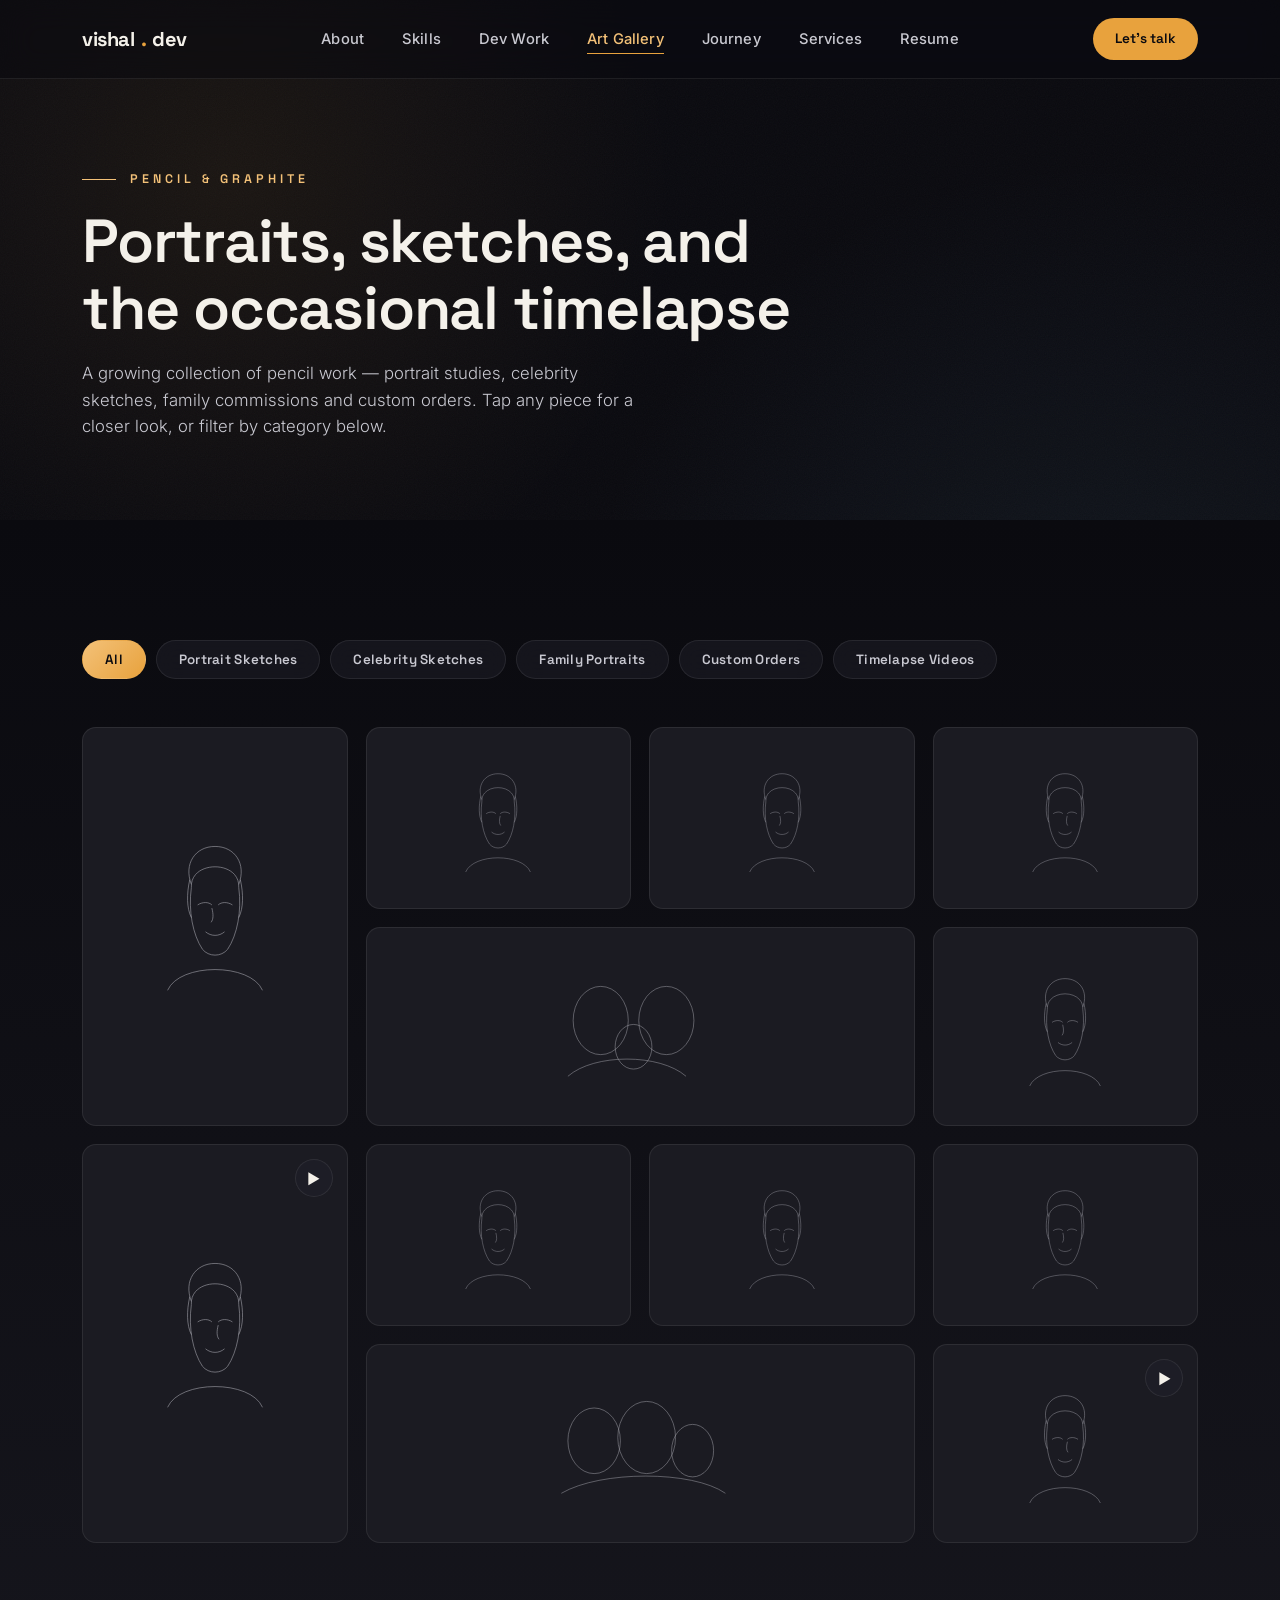
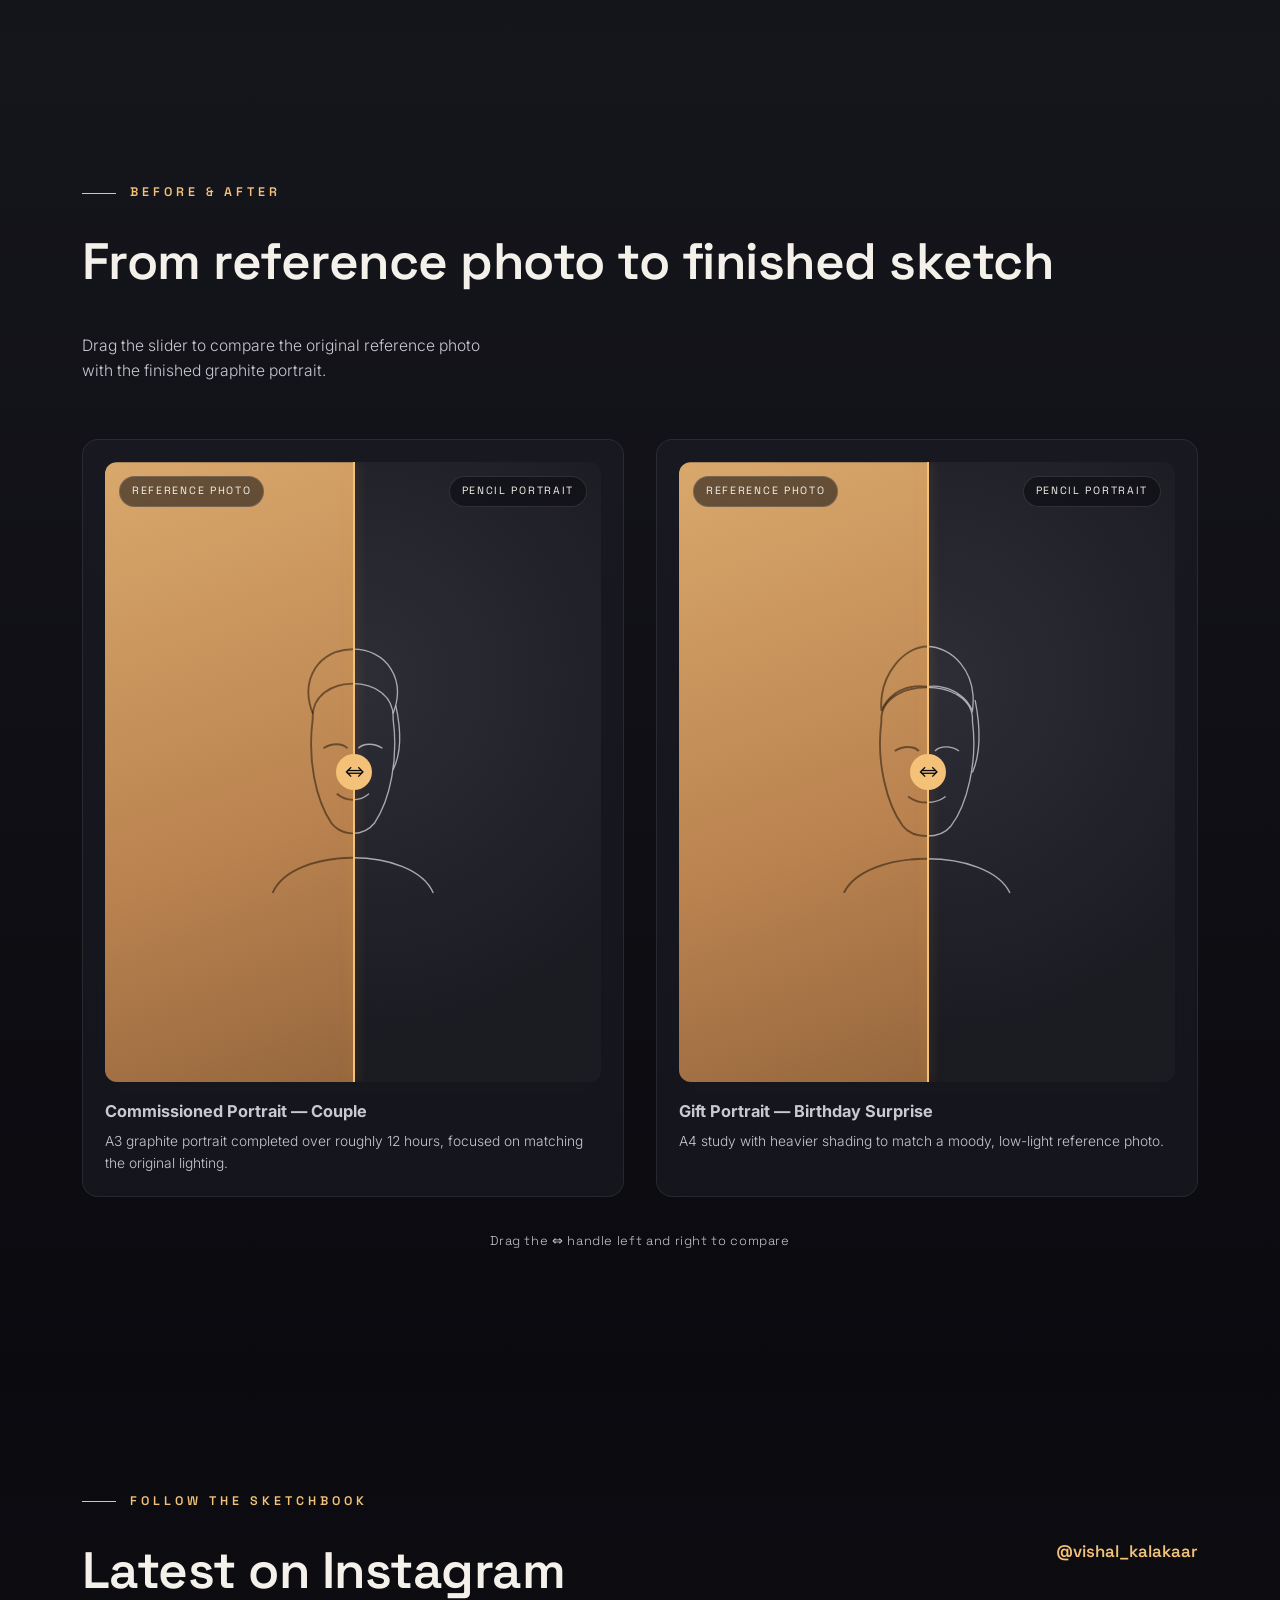
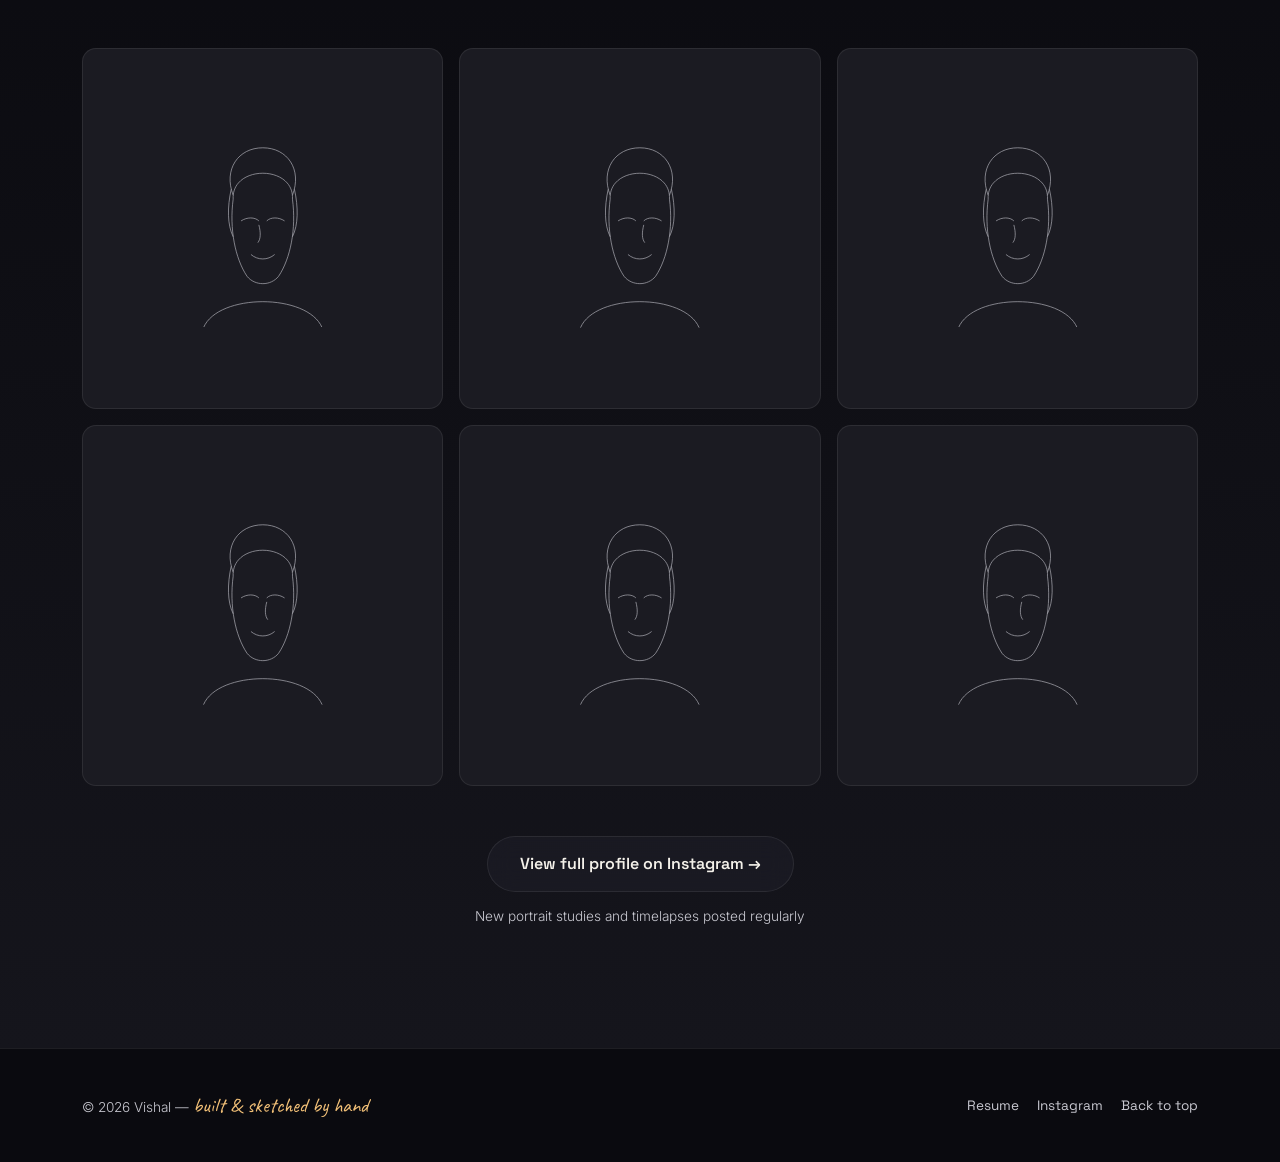
==== art-gallery.html @ b6348293 "ssdsdsds" ====
<!DOCTYPE html>
<html lang="en">
<head>
<meta charset="UTF-8">
<meta name="viewport" content="width=device-width, initial-scale=1.0">
<title>Art Gallery — Vishal Kalakaar</title>
<link rel="preconnect" href="https://fonts.googleapis.com">
<link rel="preconnect" href="https://fonts.gstatic.com" crossorigin>
<link href="https://fonts.googleapis.com/css2?family=Space+Grotesk:wght@400;500;600;700&family=Inter:wght@300;400;500;600&family=Caveat:wght@500;600;700&display=swap" rel="stylesheet">
<link rel="stylesheet" href="css/style.css">
</head>
<body>

<div class="grain"></div>

<!-- ===== NAV ===== -->
<header>
  <nav>
    <a href="index.html" class="logo">vishal<span class="dot">.</span>dev</a>
    <ul class="nav-links" id="navLinks">
      <li><a href="index.html#about">About</a></li>
      <li><a href="skills.html">Skills</a></li>
      <li><a href="dev-portfolio.html">Dev Work</a></li>
      <li><a href="art-gallery.html" class="current">Art Gallery</a></li>
      <li><a href="journey.html">Journey</a></li>
      <li><a href="services.html">Services</a></li>
      <li><a href="resume.html">Resume</a></li>
    </ul>
    <a href="index.html#contact" class="nav-cta">Let's talk</a>
    <button class="burger" id="burger" aria-label="Toggle menu"><span></span><span></span><span></span></button>
  </nav>
</header>

<!-- ===== PAGE HERO ===== -->
<section class="page-hero">
  <div class="wrap">
    <div class="eyebrow">Pencil &amp; graphite</div>
    <h1>Portraits, sketches, and the occasional timelapse</h1>
    <p class="lead">
      A growing collection of pencil work — portrait studies, celebrity sketches,
      family commissions and custom orders. Tap any piece for a closer look, or
      filter by category below.
    </p>
  </div>
</section>

<!-- ===== MASONRY GALLERY ===== -->
<section class="alt-bg">
  <div class="wrap">
    <div class="gallery-filter reveal" id="galleryFilter">
      <button class="active" data-filter="all">All</button>
      <button data-filter="portrait">Portrait Sketches</button>
      <button data-filter="celebrity">Celebrity Sketches</button>
      <button data-filter="family">Family Portraits</button>
      <button data-filter="custom">Custom Orders</button>
      <button data-filter="timelapse">Timelapse Videos</button>
    </div>

    <div class="masonry" id="masonryGrid">

      <!-- Portrait sketches -->
      <div class="masonry-item h-tall" data-cat="portrait">
        <div class="mthumb">
          <svg viewBox="0 0 200 240" xmlns="http://www.w3.org/2000/svg" transform="scale(1,1)" style="transform:scaleX(1); transform-origin:center;">
              <path d="M70 70 C 68 35 132 35 130 70 C 134 100 128 130 116 148 C 108 158 92 158 84 148 C 72 130 66 100 70 70 Z"/>
              <path d="M70 66 C 60 40 75 18 100 18 C 125 18 140 40 130 66"/>
              <path d="M68 60 C 64 78 64 96 70 108" stroke-width="0.8"/>
              <path d="M132 60 C 136 78 136 96 130 108" stroke-width="0.8"/>
              <path d="M78 92 C 84 88 92 88 96 92" stroke-width="0.9"/>
              <path d="M104 92 C 108 88 116 88 122 92" stroke-width="0.9"/>
              <path d="M96 96 C 98 104 98 110 95 114" stroke-width="0.7"/>
              <path d="M88 126 C 95 132 105 132 112 126" stroke-width="0.9"/>
              <path d="M40 200 C 55 165 145 165 160 200" stroke-width="1"/>
            </svg>
        </div>
        <div class="moverlay">
          <div class="mtag">Portrait Sketch · A4</div>
          <h4>Likeness Study — Side Light</h4>
        </div>
      </div>

      <div class="masonry-item" data-cat="portrait">
        <div class="mthumb">
          <svg viewBox="0 0 200 200" xmlns="http://www.w3.org/2000/svg" transform="scale(-1,1)" style="transform:scaleX(-1); transform-origin:center;">
              <path d="M70 70 C 68 35 132 35 130 70 C 134 100 128 130 116 148 C 108 158 92 158 84 148 C 72 130 66 100 70 70 Z"/>
              <path d="M70 66 C 60 40 75 18 100 18 C 125 18 140 40 130 66"/>
              <path d="M68 60 C 64 78 64 96 70 108" stroke-width="0.8"/>
              <path d="M132 60 C 136 78 136 96 130 108" stroke-width="0.8"/>
              <path d="M78 92 C 84 88 92 88 96 92" stroke-width="0.9"/>
              <path d="M104 92 C 108 88 116 88 122 92" stroke-width="0.9"/>
              <path d="M96 96 C 98 104 98 110 95 114" stroke-width="0.7"/>
              <path d="M88 126 C 95 132 105 132 112 126" stroke-width="0.9"/>
              <path d="M40 200 C 55 165 145 165 160 200" stroke-width="1"/>
            </svg>
        </div>
        <div class="moverlay">
          <div class="mtag">Portrait Sketch</div>
          <h4>Quick Study — Eyes &amp; Brow</h4>
        </div>
      </div>

      <!-- Celebrity sketch -->
      <div class="masonry-item" data-cat="celebrity">
        <div class="mthumb">
          <svg viewBox="0 0 200 200" xmlns="http://www.w3.org/2000/svg" transform="scale(1,1)" style="transform:scaleX(1); transform-origin:center;">
              <path d="M70 70 C 68 35 132 35 130 70 C 134 100 128 130 116 148 C 108 158 92 158 84 148 C 72 130 66 100 70 70 Z"/>
              <path d="M70 66 C 60 40 75 18 100 18 C 125 18 140 40 130 66"/>
              <path d="M68 60 C 64 78 64 96 70 108" stroke-width="0.8"/>
              <path d="M132 60 C 136 78 136 96 130 108" stroke-width="0.8"/>
              <path d="M78 92 C 84 88 92 88 96 92" stroke-width="0.9"/>
              <path d="M104 92 C 108 88 116 88 122 92" stroke-width="0.9"/>
              <path d="M96 96 C 98 104 98 110 95 114" stroke-width="0.7"/>
              <path d="M88 126 C 95 132 105 132 112 126" stroke-width="0.9"/>
              <path d="M40 200 C 55 165 145 165 160 200" stroke-width="1"/>
            </svg>
        </div>
        <div class="moverlay">
          <div class="mtag">Celebrity Sketch · A3</div>
          <h4>Actor Portrait Study</h4>
        </div>
      </div>

      <!-- Family portrait -->
      <div class="masonry-item h-wide" data-cat="family">
        <div class="mthumb">
          <svg viewBox="0 0 300 180"><ellipse cx="90" cy="80" rx="42" ry="52"/><ellipse cx="190" cy="80" rx="42" ry="52"/><ellipse cx="140" cy="120" rx="28" ry="34"/><path d="M40 165 C 80 130 180 130 220 165"/></svg>
        </div>
        <div class="moverlay">
          <div class="mtag">Family Portrait · A3</div>
          <h4>Three-Person Family Sketch</h4>
        </div>
      </div>

      <div class="masonry-item" data-cat="custom">
        <div class="mthumb">
          <svg viewBox="0 0 200 200" xmlns="http://www.w3.org/2000/svg" transform="scale(-1,1)" style="transform:scaleX(-1); transform-origin:center;">
              <path d="M70 70 C 68 35 132 35 130 70 C 134 100 128 130 116 148 C 108 158 92 158 84 148 C 72 130 66 100 70 70 Z"/>
              <path d="M70 66 C 60 40 75 18 100 18 C 125 18 140 40 130 66"/>
              <path d="M68 60 C 64 78 64 96 70 108" stroke-width="0.8"/>
              <path d="M132 60 C 136 78 136 96 130 108" stroke-width="0.8"/>
              <path d="M78 92 C 84 88 92 88 96 92" stroke-width="0.9"/>
              <path d="M104 92 C 108 88 116 88 122 92" stroke-width="0.9"/>
              <path d="M96 96 C 98 104 98 110 95 114" stroke-width="0.7"/>
              <path d="M88 126 C 95 132 105 132 112 126" stroke-width="0.9"/>
              <path d="M40 200 C 55 165 145 165 160 200" stroke-width="1"/>
            </svg>
        </div>
        <div class="moverlay">
          <div class="mtag">Custom Order</div>
          <h4>Gift Portrait — Anniversary</h4>
        </div>
      </div>

      <div class="masonry-item" data-cat="portrait">
        <div class="mthumb">
          <svg viewBox="0 0 200 200" xmlns="http://www.w3.org/2000/svg" transform="scale(1,1)" style="transform:scaleX(1); transform-origin:center;">
              <path d="M70 70 C 68 35 132 35 130 70 C 134 100 128 130 116 148 C 108 158 92 158 84 148 C 72 130 66 100 70 70 Z"/>
              <path d="M70 66 C 60 40 75 18 100 18 C 125 18 140 40 130 66"/>
              <path d="M68 60 C 64 78 64 96 70 108" stroke-width="0.8"/>
              <path d="M132 60 C 136 78 136 96 130 108" stroke-width="0.8"/>
              <path d="M78 92 C 84 88 92 88 96 92" stroke-width="0.9"/>
              <path d="M104 92 C 108 88 116 88 122 92" stroke-width="0.9"/>
              <path d="M96 96 C 98 104 98 110 95 114" stroke-width="0.7"/>
              <path d="M88 126 C 95 132 105 132 112 126" stroke-width="0.9"/>
              <path d="M40 200 C 55 165 145 165 160 200" stroke-width="1"/>
            </svg>
        </div>
        <div class="moverlay">
          <div class="mtag">Portrait Sketch · A4</div>
          <h4>Expression Study — Smile</h4>
        </div>
      </div>

      <!-- Timelapse -->
      <div class="masonry-item h-tall" data-cat="timelapse">
        <div class="mthumb">
          <svg viewBox="0 0 200 240" xmlns="http://www.w3.org/2000/svg" transform="scale(-1,1)" style="transform:scaleX(-1); transform-origin:center;">
              <path d="M70 70 C 68 35 132 35 130 70 C 134 100 128 130 116 148 C 108 158 92 158 84 148 C 72 130 66 100 70 70 Z"/>
              <path d="M70 66 C 60 40 75 18 100 18 C 125 18 140 40 130 66"/>
              <path d="M68 60 C 64 78 64 96 70 108" stroke-width="0.8"/>
              <path d="M132 60 C 136 78 136 96 130 108" stroke-width="0.8"/>
              <path d="M78 92 C 84 88 92 88 96 92" stroke-width="0.9"/>
              <path d="M104 92 C 108 88 116 88 122 92" stroke-width="0.9"/>
              <path d="M96 96 C 98 104 98 110 95 114" stroke-width="0.7"/>
              <path d="M88 126 C 95 132 105 132 112 126" stroke-width="0.9"/>
              <path d="M40 200 C 55 165 145 165 160 200" stroke-width="1"/>
            </svg>
        </div>
        <div class="play-badge">▶</div>
        <div class="moverlay">
          <div class="mtag">Timelapse Video</div>
          <h4>Portrait Process — Start to Finish</h4>
        </div>
      </div>

      <div class="masonry-item" data-cat="celebrity">
        <div class="mthumb">
          <svg viewBox="0 0 200 200" xmlns="http://www.w3.org/2000/svg" transform="scale(1,1)" style="transform:scaleX(1); transform-origin:center;">
              <path d="M70 70 C 68 35 132 35 130 70 C 134 100 128 130 116 148 C 108 158 92 158 84 148 C 72 130 66 100 70 70 Z"/>
              <path d="M70 66 C 60 40 75 18 100 18 C 125 18 140 40 130 66"/>
              <path d="M68 60 C 64 78 64 96 70 108" stroke-width="0.8"/>
              <path d="M132 60 C 136 78 136 96 130 108" stroke-width="0.8"/>
              <path d="M78 92 C 84 88 92 88 96 92" stroke-width="0.9"/>
              <path d="M104 92 C 108 88 116 88 122 92" stroke-width="0.9"/>
              <path d="M96 96 C 98 104 98 110 95 114" stroke-width="0.7"/>
              <path d="M88 126 C 95 132 105 132 112 126" stroke-width="0.9"/>
              <path d="M40 200 C 55 165 145 165 160 200" stroke-width="1"/>
            </svg>
        </div>
        <div class="moverlay">
          <div class="mtag">Celebrity Sketch</div>
          <h4>Musician Portrait Study</h4>
        </div>
      </div>

      <div class="masonry-item" data-cat="custom">
        <div class="mthumb">
          <svg viewBox="0 0 200 200" xmlns="http://www.w3.org/2000/svg" transform="scale(-1,1)" style="transform:scaleX(-1); transform-origin:center;">
              <path d="M70 70 C 68 35 132 35 130 70 C 134 100 128 130 116 148 C 108 158 92 158 84 148 C 72 130 66 100 70 70 Z"/>
              <path d="M70 66 C 60 40 75 18 100 18 C 125 18 140 40 130 66"/>
              <path d="M68 60 C 64 78 64 96 70 108" stroke-width="0.8"/>
              <path d="M132 60 C 136 78 136 96 130 108" stroke-width="0.8"/>
              <path d="M78 92 C 84 88 92 88 96 92" stroke-width="0.9"/>
              <path d="M104 92 C 108 88 116 88 122 92" stroke-width="0.9"/>
              <path d="M96 96 C 98 104 98 110 95 114" stroke-width="0.7"/>
              <path d="M88 126 C 95 132 105 132 112 126" stroke-width="0.9"/>
              <path d="M40 200 C 55 165 145 165 160 200" stroke-width="1"/>
            </svg>
        </div>
        <div class="moverlay">
          <div class="mtag">Custom Order</div>
          <h4>Pet-Owner Portrait Pair</h4>
        </div>
      </div>

      <div class="masonry-item h-wide" data-cat="family">
        <div class="mthumb">
          <svg viewBox="0 0 300 180"><ellipse cx="80" cy="85" rx="40" ry="50"/><ellipse cx="160" cy="80" rx="44" ry="55"/><ellipse cx="230" cy="100" rx="32" ry="40"/><path d="M30 165 C 90 130 230 130 280 165"/></svg>
        </div>
        <div class="moverlay">
          <div class="mtag">Family Portrait · A3</div>
          <h4>Grandparents &amp; Grandchild</h4>
        </div>
      </div>

      <div class="masonry-item" data-cat="portrait">
        <div class="mthumb">
          <svg viewBox="0 0 200 200" xmlns="http://www.w3.org/2000/svg" transform="scale(1,1)" style="transform:scaleX(1); transform-origin:center;">
              <path d="M70 70 C 68 35 132 35 130 70 C 134 100 128 130 116 148 C 108 158 92 158 84 148 C 72 130 66 100 70 70 Z"/>
              <path d="M70 66 C 60 40 75 18 100 18 C 125 18 140 40 130 66"/>
              <path d="M68 60 C 64 78 64 96 70 108" stroke-width="0.8"/>
              <path d="M132 60 C 136 78 136 96 130 108" stroke-width="0.8"/>
              <path d="M78 92 C 84 88 92 88 96 92" stroke-width="0.9"/>
              <path d="M104 92 C 108 88 116 88 122 92" stroke-width="0.9"/>
              <path d="M96 96 C 98 104 98 110 95 114" stroke-width="0.7"/>
              <path d="M88 126 C 95 132 105 132 112 126" stroke-width="0.9"/>
              <path d="M40 200 C 55 165 145 165 160 200" stroke-width="1"/>
            </svg>
        </div>
        <div class="moverlay">
          <div class="mtag">Portrait Sketch · A4</div>
          <h4>Profile Study</h4>
        </div>
      </div>

      <div class="masonry-item" data-cat="timelapse">
        <div class="mthumb">
          <svg viewBox="0 0 200 200" xmlns="http://www.w3.org/2000/svg" transform="scale(-1,1)" style="transform:scaleX(-1); transform-origin:center;">
              <path d="M70 70 C 68 35 132 35 130 70 C 134 100 128 130 116 148 C 108 158 92 158 84 148 C 72 130 66 100 70 70 Z"/>
              <path d="M70 66 C 60 40 75 18 100 18 C 125 18 140 40 130 66"/>
              <path d="M68 60 C 64 78 64 96 70 108" stroke-width="0.8"/>
              <path d="M132 60 C 136 78 136 96 130 108" stroke-width="0.8"/>
              <path d="M78 92 C 84 88 92 88 96 92" stroke-width="0.9"/>
              <path d="M104 92 C 108 88 116 88 122 92" stroke-width="0.9"/>
              <path d="M96 96 C 98 104 98 110 95 114" stroke-width="0.7"/>
              <path d="M88 126 C 95 132 105 132 112 126" stroke-width="0.9"/>
              <path d="M40 200 C 55 165 145 165 160 200" stroke-width="1"/>
            </svg>
        </div>
        <div class="play-badge">▶</div>
        <div class="moverlay">
          <div class="mtag">Timelapse Video</div>
          <h4>Shading Layers — Time-lapse</h4>
        </div>
      </div>

    </div>
  </div>
</section>

<!-- ===== BEFORE / AFTER ===== -->
<section class="alt-bg-rev">
  <div class="wrap">
    <div class="sec-head reveal">
      <div>
        <div class="eyebrow">Before &amp; after</div>
        <h2>From reference photo to finished sketch</h2>
      </div>
      <p>Drag the slider to compare the original reference photo with the finished graphite portrait.</p>
    </div>

    <div class="ba-grid reveal-stagger">
      <div class="ba-card">
        <div class="ba-compare" data-ba>
          <div class="ba-after">
            <svg viewBox="0 0 200 220" xmlns="http://www.w3.org/2000/svg">
              <path d="M70 70 C 68 35 132 35 130 70 C 134 100 128 130 116 148 C 108 158 92 158 84 148 C 72 130 66 100 70 70 Z"/>
              <path d="M70 66 C 60 40 75 18 100 18 C 125 18 140 40 130 66"/>
              <path d="M68 60 C 64 78 64 96 70 108" stroke-width="0.8"/>
              <path d="M132 60 C 136 78 136 96 130 108" stroke-width="0.8"/>
              <path d="M78 92 C 84 88 92 88 96 92" stroke-width="0.9"/>
              <path d="M104 92 C 108 88 116 88 122 92" stroke-width="0.9"/>
              <path d="M96 96 C 98 104 98 110 95 114" stroke-width="0.7"/>
              <path d="M88 126 C 95 132 105 132 112 126" stroke-width="0.9"/>
              <path d="M40 200 C 55 165 145 165 160 200" stroke-width="1"/>
            </svg>
          </div>
          <div class="ba-before">
            <svg viewBox="0 0 200 220" xmlns="http://www.w3.org/2000/svg">
              <path d="M70 70 C 68 35 132 35 130 70 C 134 100 128 130 116 148 C 108 158 92 158 84 148 C 72 130 66 100 70 70 Z"/>
              <path d="M70 66 C 60 40 75 18 100 18 C 125 18 140 40 130 66"/>
              <path d="M78 92 C 84 88 92 88 96 92" stroke-width="1.1"/>
              <path d="M104 92 C 108 88 116 88 122 92" stroke-width="1.1"/>
              <path d="M88 126 C 95 132 105 132 112 126" stroke-width="1.1"/>
              <path d="M40 200 C 55 165 145 165 160 200" stroke-width="1.1"/>
            </svg>
          </div>
          <span class="ba-badge b-before">Reference photo</span>
          <span class="ba-badge b-after">Pencil portrait</span>
          <div class="ba-handle" style="left:50%"></div>
        </div>
        <h4>Commissioned Portrait — Couple</h4>
        <p>A3 graphite portrait completed over roughly 12 hours, focused on matching the original lighting.</p>
      </div>

      <div class="ba-card">
        <div class="ba-compare" data-ba>
          <div class="ba-after">
            <svg viewBox="0 0 200 220" xmlns="http://www.w3.org/2000/svg">
              <path d="M66 72 C 64 38 136 38 134 72 C 138 102 130 134 118 150 C 110 160 90 160 82 150 C 70 134 62 102 66 72 Z"/>
              <path d="M66 64 C 64 36 84 16 100 16 C 118 16 138 34 134 64 C 128 50 112 44 100 46 C 86 44 72 50 66 64 Z"/>
              <path d="M64 56 C 60 76 60 96 66 110" stroke-width="0.8"/>
              <path d="M136 56 C 140 76 140 96 134 110" stroke-width="0.8"/>
              <path d="M76 94 C 82 90 90 90 94 94" stroke-width="0.9"/>
              <path d="M106 94 C 110 90 118 90 124 94" stroke-width="0.9"/>
              <path d="M98 98 C 100 106 100 112 96 116" stroke-width="0.7"/>
              <path d="M86 128 C 94 134 106 134 114 128" stroke-width="0.9"/>
              <path d="M38 200 C 54 166 146 166 162 200" stroke-width="1"/>
            </svg>
          </div>
          <div class="ba-before">
            <svg viewBox="0 0 200 220" xmlns="http://www.w3.org/2000/svg">
              <path d="M66 72 C 64 38 136 38 134 72 C 138 102 130 134 118 150 C 110 160 90 160 82 150 C 70 134 62 102 66 72 Z"/>
              <path d="M66 64 C 64 36 84 16 100 16 C 118 16 138 34 134 64 C 128 50 112 44 100 46 C 86 44 72 50 66 64 Z"/>
              <path d="M76 94 C 82 90 90 90 94 94" stroke-width="1.1"/>
              <path d="M106 94 C 110 90 118 90 124 94" stroke-width="1.1"/>
              <path d="M86 128 C 94 134 106 134 114 128" stroke-width="1.1"/>
              <path d="M38 200 C 54 166 146 166 162 200" stroke-width="1.1"/>
            </svg>
          </div>
          <span class="ba-badge b-before">Reference photo</span>
          <span class="ba-badge b-after">Pencil portrait</span>
          <div class="ba-handle" style="left:50%"></div>
        </div>
        <h4>Gift Portrait — Birthday Surprise</h4>
        <p>A4 study with heavier shading to match a moody, low-light reference photo.</p>
      </div>
    </div>

    <p class="ba-hint">Drag the ⇔ handle left and right to compare</p>
  </div>
</section>

<!-- ===== INSTAGRAM ===== -->
<section class="alt-bg">
  <div class="wrap">
    <div class="ig-handle-row reveal">
      <div>
        <div class="eyebrow">Follow the sketchbook</div>
        <h2 style="margin:0;">Latest on Instagram</h2>
      </div>
      <div class="handle">
        <a href="https://www.instagram.com/vishal_kalakaar" target="_blank" rel="noopener">@vishal_kalakaar</a>
      </div>
    </div>

    <div class="ig-grid reveal-stagger">
      <div class="ig-tile"><svg viewBox="0 0 200 200" xmlns="http://www.w3.org/2000/svg" transform="scale(1,1)" style="transform:scaleX(1); transform-origin:center;">
              <path d="M70 70 C 68 35 132 35 130 70 C 134 100 128 130 116 148 C 108 158 92 158 84 148 C 72 130 66 100 70 70 Z"/>
              <path d="M70 66 C 60 40 75 18 100 18 C 125 18 140 40 130 66"/>
              <path d="M68 60 C 64 78 64 96 70 108" stroke-width="0.8"/>
              <path d="M132 60 C 136 78 136 96 130 108" stroke-width="0.8"/>
              <path d="M78 92 C 84 88 92 88 96 92" stroke-width="0.9"/>
              <path d="M104 92 C 108 88 116 88 122 92" stroke-width="0.9"/>
              <path d="M96 96 C 98 104 98 110 95 114" stroke-width="0.7"/>
              <path d="M88 126 C 95 132 105 132 112 126" stroke-width="0.9"/>
              <path d="M40 200 C 55 165 145 165 160 200" stroke-width="1"/>
            </svg><div class="ig-overlay">♡</div></div>
      <div class="ig-tile"><svg viewBox="0 0 200 200" xmlns="http://www.w3.org/2000/svg" transform="scale(-1,1)" style="transform:scaleX(-1); transform-origin:center;">
              <path d="M70 70 C 68 35 132 35 130 70 C 134 100 128 130 116 148 C 108 158 92 158 84 148 C 72 130 66 100 70 70 Z"/>
              <path d="M70 66 C 60 40 75 18 100 18 C 125 18 140 40 130 66"/>
              <path d="M68 60 C 64 78 64 96 70 108" stroke-width="0.8"/>
              <path d="M132 60 C 136 78 136 96 130 108" stroke-width="0.8"/>
              <path d="M78 92 C 84 88 92 88 96 92" stroke-width="0.9"/>
              <path d="M104 92 C 108 88 116 88 122 92" stroke-width="0.9"/>
              <path d="M96 96 C 98 104 98 110 95 114" stroke-width="0.7"/>
              <path d="M88 126 C 95 132 105 132 112 126" stroke-width="0.9"/>
              <path d="M40 200 C 55 165 145 165 160 200" stroke-width="1"/>
            </svg><div class="ig-overlay">♡</div></div>
      <div class="ig-tile"><svg viewBox="0 0 200 200" xmlns="http://www.w3.org/2000/svg" transform="scale(1,1)" style="transform:scaleX(1); transform-origin:center;">
              <path d="M70 70 C 68 35 132 35 130 70 C 134 100 128 130 116 148 C 108 158 92 158 84 148 C 72 130 66 100 70 70 Z"/>
              <path d="M70 66 C 60 40 75 18 100 18 C 125 18 140 40 130 66"/>
              <path d="M68 60 C 64 78 64 96 70 108" stroke-width="0.8"/>
              <path d="M132 60 C 136 78 136 96 130 108" stroke-width="0.8"/>
              <path d="M78 92 C 84 88 92 88 96 92" stroke-width="0.9"/>
              <path d="M104 92 C 108 88 116 88 122 92" stroke-width="0.9"/>
              <path d="M96 96 C 98 104 98 110 95 114" stroke-width="0.7"/>
              <path d="M88 126 C 95 132 105 132 112 126" stroke-width="0.9"/>
              <path d="M40 200 C 55 165 145 165 160 200" stroke-width="1"/>
            </svg><div class="ig-overlay">♡</div></div>
      <div class="ig-tile"><svg viewBox="0 0 200 200" xmlns="http://www.w3.org/2000/svg" transform="scale(-1,1)" style="transform:scaleX(-1); transform-origin:center;">
              <path d="M70 70 C 68 35 132 35 130 70 C 134 100 128 130 116 148 C 108 158 92 158 84 148 C 72 130 66 100 70 70 Z"/>
              <path d="M70 66 C 60 40 75 18 100 18 C 125 18 140 40 130 66"/>
              <path d="M68 60 C 64 78 64 96 70 108" stroke-width="0.8"/>
              <path d="M132 60 C 136 78 136 96 130 108" stroke-width="0.8"/>
              <path d="M78 92 C 84 88 92 88 96 92" stroke-width="0.9"/>
              <path d="M104 92 C 108 88 116 88 122 92" stroke-width="0.9"/>
              <path d="M96 96 C 98 104 98 110 95 114" stroke-width="0.7"/>
              <path d="M88 126 C 95 132 105 132 112 126" stroke-width="0.9"/>
              <path d="M40 200 C 55 165 145 165 160 200" stroke-width="1"/>
            </svg><div class="ig-overlay">♡</div></div>
      <div class="ig-tile"><svg viewBox="0 0 200 200" xmlns="http://www.w3.org/2000/svg" transform="scale(1,1)" style="transform:scaleX(1); transform-origin:center;">
              <path d="M70 70 C 68 35 132 35 130 70 C 134 100 128 130 116 148 C 108 158 92 158 84 148 C 72 130 66 100 70 70 Z"/>
              <path d="M70 66 C 60 40 75 18 100 18 C 125 18 140 40 130 66"/>
              <path d="M68 60 C 64 78 64 96 70 108" stroke-width="0.8"/>
              <path d="M132 60 C 136 78 136 96 130 108" stroke-width="0.8"/>
              <path d="M78 92 C 84 88 92 88 96 92" stroke-width="0.9"/>
              <path d="M104 92 C 108 88 116 88 122 92" stroke-width="0.9"/>
              <path d="M96 96 C 98 104 98 110 95 114" stroke-width="0.7"/>
              <path d="M88 126 C 95 132 105 132 112 126" stroke-width="0.9"/>
              <path d="M40 200 C 55 165 145 165 160 200" stroke-width="1"/>
            </svg><div class="ig-overlay">♡</div></div>
      <div class="ig-tile"><svg viewBox="0 0 200 200" xmlns="http://www.w3.org/2000/svg" transform="scale(-1,1)" style="transform:scaleX(-1); transform-origin:center;">
              <path d="M70 70 C 68 35 132 35 130 70 C 134 100 128 130 116 148 C 108 158 92 158 84 148 C 72 130 66 100 70 70 Z"/>
              <path d="M70 66 C 60 40 75 18 100 18 C 125 18 140 40 130 66"/>
              <path d="M68 60 C 64 78 64 96 70 108" stroke-width="0.8"/>
              <path d="M132 60 C 136 78 136 96 130 108" stroke-width="0.8"/>
              <path d="M78 92 C 84 88 92 88 96 92" stroke-width="0.9"/>
              <path d="M104 92 C 108 88 116 88 122 92" stroke-width="0.9"/>
              <path d="M96 96 C 98 104 98 110 95 114" stroke-width="0.7"/>
              <path d="M88 126 C 95 132 105 132 112 126" stroke-width="0.9"/>
              <path d="M40 200 C 55 165 145 165 160 200" stroke-width="1"/>
            </svg><div class="ig-overlay">♡</div></div>
    </div>

    <div class="ig-cta reveal">
      <a href="https://www.instagram.com/vishal_kalakaar" target="_blank" rel="noopener">
        View full profile on Instagram →
      </a>
      <span>New portrait studies and timelapses posted regularly</span>
    </div>
  </div>
</section>

<!-- ===== FOOTER ===== -->
<footer>
  <div class="wrap">
    <p>© <span id="year"></span> Vishal — <span class="fmark">built &amp; sketched by hand</span></p>
    <div class="fsocial">
      <a href="resume.html">Resume</a>
      <a href="https://www.instagram.com/vishal_kalakaar" target="_blank" rel="noopener">Instagram</a>
      <a href="#top">Back to top</a>
    </div>
  </div>
</footer>

<script src="js/main.js"></script>
<script>
  // Gallery filter
  const filterBtns = document.querySelectorAll('#galleryFilter button');
  const items = document.querySelectorAll('#masonryGrid .masonry-item');
  filterBtns.forEach(btn => {
    btn.addEventListener('click', () => {
      filterBtns.forEach(b => b.classList.remove('active'));
      btn.classList.add('active');
      const f = btn.dataset.filter;
      items.forEach(item => {
        const show = f === 'all' || item.dataset.cat === f;
        item.style.display = show ? '' : 'none';
      });
    });
  });

  // Masonry item click -> lightbox
  items.forEach(item => {
    item.addEventListener('click', () => {
      const tag = item.querySelector('.mtag').textContent;
      const title = item.querySelector('h4').textContent;
      const svg = item.querySelector('.mthumb svg').outerHTML;
      openLightbox(`
        <div class="lb-tag">${tag}</div>
        <div class="lb-visual">${svg}</div>
        <h3>${title}</h3>
        <p>Full-resolution image available on request — see Instagram @vishal_kalakaar for more pieces like this.</p>
        <button class="lightbox-close" onclick="closeLightbox()">Close</button>
      `);
    });
  });

  // Before/after drag slider
  document.querySelectorAll('[data-ba]').forEach(compare => {
    const before = compare.querySelector('.ba-before');
    const handle = compare.querySelector('.ba-handle');
    let dragging = false;

    function setPos(clientX) {
      const rect = compare.getBoundingClientRect();
      let pct = ((clientX - rect.left) / rect.width) * 100;
      pct = Math.max(0, Math.min(100, pct));
      before.style.clipPath = `inset(0 ${100 - pct}% 0 0)`;
      handle.style.left = pct + '%';
    }

    compare.addEventListener('mousedown', (e) => { dragging = true; setPos(e.clientX); });
    window.addEventListener('mousemove', (e) => { if (dragging) setPos(e.clientX); });
    window.addEventListener('mouseup', () => dragging = false);

    compare.addEventListener('touchstart', (e) => { dragging = true; setPos(e.touches[0].clientX); });
    compare.addEventListener('touchmove', (e) => { if (dragging) setPos(e.touches[0].clientX); });
    compare.addEventListener('touchend', () => dragging = false);
  });
</script>
</body>
</html>
---- css/style.css ----
:root{
    --ink:#0a0a0f;
    --charcoal:#15151c;
    --graphite:#23232d;
    --graphite-2:#2e2e3a;
    --lead:#c9c9d1;
    --paper:#f4f1ea;
    --amber:#e8a23d;
    --amber-soft:#f3c178;
    --blue:#4a7ba6;
    --blue-soft:#7fa8cc;
    --line: rgba(201,201,209,0.10);
    --glass-bg: rgba(35,35,45,0.45);
    --glass-border: rgba(255,255,255,0.08);
  }

  *{margin:0;padding:0;box-sizing:border-box;}
  html{scroll-behavior:smooth;}
  body{
    background:var(--ink);
    color:var(--lead);
    font-family:'Inter',sans-serif;
    overflow-x:hidden;
    line-height:1.6;
  }

  /* ===== Background texture ===== */
  .grain{
    position:fixed; inset:0; pointer-events:none; z-index:0;
    background-image:
      radial-gradient(circle at 18% 20%, rgba(232,162,61,0.07), transparent 35%),
      radial-gradient(circle at 85% 75%, rgba(74,123,166,0.10), transparent 40%);
  }
  .grain::after{
    content:"";
    position:absolute; inset:0;
    background-image:url("data:image/svg+xml,%3Csvg xmlns='http://www.w3.org/2000/svg' width='120' height='120'%3E%3Cfilter id='n'%3E%3CfeTurbulence type='fractalNoise' baseFrequency='0.9' numOctaves='2' stitchTiles='stitch'/%3E%3C/filter%3E%3Crect width='100%25' height='100%25' filter='url(%23n)' opacity='0.035'/%3E%3C/svg%3E");
    mix-blend-mode:overlay;
  }

  /* ===== Layout helpers ===== */
  .wrap{max-width:1180px; margin:0 auto; padding:0 32px;}
  section{position:relative; z-index:1; padding:120px 0;}
  .eyebrow{
    font-family:'Space Grotesk',sans-serif;
    font-size:0.78rem; letter-spacing:0.32em; text-transform:uppercase;
    color:var(--amber-soft); font-weight:600; margin-bottom:18px;
    display:flex; align-items:center; gap:14px;
  }
  .eyebrow::before{
    content:""; display:block; width:34px; height:1px; background:var(--amber-soft);
  }
  h1,h2,h3{font-family:'Space Grotesk',sans-serif; font-weight:600; color:var(--paper);}
  h2{font-size:clamp(2rem,4.5vw,3.2rem); letter-spacing:-0.01em;}
  .accent-script{font-family:'Caveat',cursive; font-weight:600;}

  /* ===== Nav ===== */
  header{
    position:fixed; top:0; left:0; right:0; z-index:100;
    backdrop-filter:blur(16px) saturate(140%);
    background:rgba(10,10,15,0.55);
    border-bottom:1px solid var(--glass-border);
    transition:background .3s;
  }
  nav{
    max-width:1180px; margin:0 auto; padding:18px 32px;
    display:flex; align-items:center; justify-content:space-between;
  }
  .logo{
    font-family:'Space Grotesk',sans-serif; font-weight:700; font-size:1.25rem; color:var(--paper);
    letter-spacing:-0.02em; display:flex; align-items:baseline; gap:6px; text-decoration:none;
  }
  .logo .dot{color:var(--amber);}
  .nav-links{display:flex; gap:38px; list-style:none;}
  .nav-links a{
    color:var(--lead); text-decoration:none; font-size:0.92rem; font-weight:500;
    position:relative; transition:color .25s; letter-spacing:0.01em;
  }
  .nav-links a::after{
    content:""; position:absolute; left:0; bottom:-6px; width:0; height:1px;
    background:var(--amber); transition:width .3s ease;
  }
  .nav-links a:hover{color:var(--paper);}
  .nav-links a:hover::after{width:100%;}
  .nav-cta{
    font-family:'Space Grotesk',sans-serif;
    font-size:0.85rem; font-weight:600; color:var(--ink);
    background:var(--amber); padding:10px 22px; border-radius:999px;
    text-decoration:none; transition:transform .25s, box-shadow .25s;
  }
  .nav-cta:hover{transform:translateY(-2px); box-shadow:0 8px 24px rgba(232,162,61,0.35);}
  .burger{display:none; flex-direction:column; gap:5px; cursor:pointer; background:none; border:none; padding:6px;}
  .burger span{width:24px; height:2px; background:var(--paper); display:block; transition:.3s;}

  /* ===== Hero ===== */
  .hero{
    min-height:100vh; display:flex; align-items:center;
    padding-top:90px; position:relative;
  }
  .hero .wrap{
    display:grid; grid-template-columns:1.05fr 0.95fr; gap:60px; align-items:center;
  }
  .hero-copy .eyebrow{margin-bottom:22px;}
  .hero h1{
    font-size:clamp(2.4rem,4.6vw,3.6rem); line-height:1.12; letter-spacing:-0.02em;
    margin-bottom:22px;
  }
  .hero h1 .line2{display:block;}
  .hero h1 .script{
    font-family:'Caveat',cursive; font-weight:700; color:var(--amber-soft);
    font-size:1.18em; line-height:1; display:inline-block; transform:rotate(-2deg);
  }
  .hero p.lead{
    font-size:1.08rem; color:var(--lead); max-width:480px; margin-bottom:34px;
    font-weight:300;
  }
  .hero-cta{display:flex; gap:18px; flex-wrap:wrap; margin-bottom:48px;}
  .btn{
    font-family:'Space Grotesk',sans-serif; font-weight:600; font-size:0.95rem;
    padding:14px 30px; border-radius:10px; text-decoration:none;
    display:inline-flex; align-items:center; gap:10px; transition:all .3s ease;
    border:1px solid transparent;
  }
  .btn-primary{background:var(--amber); color:var(--ink);}
  .btn-primary:hover{transform:translateY(-3px); box-shadow:0 10px 30px rgba(232,162,61,0.3);}
  .btn-ghost{
    border:1px solid var(--glass-border); color:var(--paper);
    background:var(--glass-bg); backdrop-filter:blur(10px);
  }
  .btn-ghost:hover{border-color:var(--blue-soft); color:var(--blue-soft); transform:translateY(-3px);}

  /* terminal-ish glass card */
  .term-card{
    border-radius:14px; border:1px solid var(--glass-border);
    background:var(--glass-bg); backdrop-filter:blur(14px) saturate(140%);
    padding:18px 22px; max-width:480px; font-family:'Space Grotesk',sans-serif;
    font-size:0.86rem; box-shadow:0 20px 60px rgba(0,0,0,0.4);
  }
  .term-dots{display:flex; gap:8px; margin-bottom:14px;}
  .term-dots span{width:10px; height:10px; border-radius:50%; display:block;}
  .term-dots span:nth-child(1){background:#e8716a;}
  .term-dots span:nth-child(2){background:#e8c44a;}
  .term-dots span:nth-child(3){background:#6ad48a;}
  .term-card .line{margin-bottom:6px; color:var(--lead);}
  .term-card .line .key{color:var(--blue-soft);}
  .term-card .line .str{color:var(--amber-soft);}
  .term-card .cursor{display:inline-block; width:8px; height:14px; background:var(--amber-soft); animation:blink 1s steps(1) infinite; vertical-align:middle;}
  @keyframes blink{50%{opacity:0;}}

  /* ===== Hero portrait — sketch / photo morph ===== */
  .hero-art{
    position:relative; aspect-ratio:4/5; width:100%; max-width:440px; margin:0 auto;
    border-radius:24px; overflow:hidden;
    border:1px solid var(--glass-border);
    box-shadow:0 30px 80px rgba(0,0,0,0.55), 0 0 0 1px rgba(255,255,255,0.02);
  }
  .hero-art .photo{
    position:absolute; inset:0; width:100%; height:100%; object-fit:cover;
    filter:saturate(1.05);
  }
  .hero-art .sketch-overlay{
    position:absolute; inset:0; width:100%; height:100%;
    mix-blend-mode:screen; opacity:0.9; pointer-events:none;
  }
  .hero-art .sketch-overlay svg{width:100%; height:100%;}
  .hero-art::after{
    content:""; position:absolute; inset:0;
    background:linear-gradient(180deg, rgba(10,10,15,0) 55%, rgba(10,10,15,0.75) 100%);
  }
  .hero-art .frame-tag{
    position:absolute; bottom:22px; left:22px; z-index:3;
    font-family:'Space Grotesk',sans-serif; font-size:0.78rem; letter-spacing:0.2em;
    text-transform:uppercase; color:var(--paper); opacity:0.85;
    display:flex; align-items:center; gap:10px;
  }
  .hero-art .frame-tag::before{content:""; width:8px; height:8px; border-radius:50%; background:var(--amber); box-shadow:0 0 0 4px rgba(232,162,61,0.2);}
  .hero-art .toggle-hint{
    position:absolute; top:18px; right:18px; z-index:3;
    font-family:'Space Grotesk',sans-serif; font-size:0.72rem; letter-spacing:0.12em;
    text-transform:uppercase; padding:8px 14px; border-radius:999px;
    background:var(--glass-bg); border:1px solid var(--glass-border); backdrop-filter:blur(10px);
    color:var(--lead); cursor:pointer; user-select:none; transition:color .3s, border-color .3s;
  }
  .hero-art .toggle-hint:hover{color:var(--amber-soft); border-color:var(--amber-soft);}
  .hero-art.sketch-active .photo{filter:grayscale(1) contrast(1.05) brightness(0.9);}
  .hero-art.sketch-active .sketch-overlay{opacity:1; mix-blend-mode:normal;}
  .hero-art .sketch-overlay path,
  .hero-art .sketch-overlay polyline{
    fill:none; stroke:var(--lead); stroke-width:1.1; stroke-linecap:round;
    opacity:0; transition:opacity .6s ease;
  }
  .hero-art.sketch-active .sketch-overlay path,
  .hero-art.sketch-active .sketch-overlay polyline{opacity:0.55;}
  .hero-art .sketch-overlay rect.paper{
    fill:#0e0e14; opacity:0; transition:opacity .6s ease;
  }
  .hero-art.sketch-active .sketch-overlay rect.paper{opacity:0.55;}

  /* scroll cue */
  .scroll-cue{
    position:absolute; bottom:36px; left:50%; transform:translateX(-50%);
    display:flex; flex-direction:column; align-items:center; gap:8px;
    font-family:'Space Grotesk',sans-serif; font-size:0.7rem; letter-spacing:0.3em;
    text-transform:uppercase; color:var(--lead); opacity:0.55;
  }
  .scroll-cue .stick{width:1px; height:36px; background:linear-gradient(var(--lead), transparent); animation:dropline 2s ease-in-out infinite;}
  @keyframes dropline{0%{opacity:0; transform:scaleY(0.3);}50%{opacity:1;}100%{opacity:0; transform:scaleY(1);}}

  /* ===== Section heading row ===== */
  .sec-head{
    display:flex; justify-content:space-between; align-items:flex-end; gap:30px;
    margin-bottom:56px; flex-wrap:wrap;
  }
  .sec-head p{max-width:420px; color:var(--lead); font-weight:300; font-size:0.98rem;}

  /* ===== reveal animation ===== */
  .reveal{opacity:0; transform:translateY(28px); transition:opacity .8s ease, transform .8s ease;}
  .reveal.in{opacity:1; transform:translateY(0);}
  .reveal-stagger > *{opacity:0; transform:translateY(24px); transition:opacity .7s ease, transform .7s ease;}
  .reveal-stagger.in > *{opacity:1; transform:translateY(0);}
  .reveal-stagger.in > *:nth-child(1){transition-delay:0s;}
  .reveal-stagger.in > *:nth-child(2){transition-delay:.1s;}
  .reveal-stagger.in > *:nth-child(3){transition-delay:.2s;}
  .reveal-stagger.in > *:nth-child(4){transition-delay:.3s;}
  .reveal-stagger.in > *:nth-child(5){transition-delay:.4s;}
  .reveal-stagger.in > *:nth-child(6){transition-delay:.5s;}

  /* ===== About / Skills ===== */
  .about{background:linear-gradient(180deg, var(--ink) 0%, var(--charcoal) 100%);}
  .about .wrap{display:grid; grid-template-columns:0.9fr 1.1fr; gap:70px; align-items:start;}
  .about-text p{margin-bottom:18px; font-weight:300; color:var(--lead);}
  .about-text .highlight{color:var(--amber-soft); font-weight:500;}
  .about-text .highlight-b{color:var(--blue-soft); font-weight:500;}

  .skill-grid{display:grid; grid-template-columns:repeat(2,1fr); gap:16px;}
  .skill-card{
    border:1px solid var(--glass-border); background:var(--glass-bg);
    backdrop-filter:blur(14px); border-radius:14px; padding:22px 22px 20px;
    transition:transform .35s ease, border-color .35s ease, background .35s ease;
  }
  .skill-card:hover{
    transform:translateY(-6px);
    border-color:rgba(232,162,61,0.35);
    background:rgba(46,46,58,0.55);
  }
  .skill-card .num{
    font-family:'Space Grotesk',sans-serif; font-size:0.74rem; letter-spacing:0.25em;
    color:var(--amber-soft); margin-bottom:10px; display:block;
  }
  .skill-card h3{font-size:1.05rem; margin-bottom:8px;}
  .skill-card .tags{display:flex; flex-wrap:wrap; gap:6px; margin-top:12px;}
  .skill-card .tags span{
    font-size:0.74rem; padding:5px 10px; border-radius:999px;
    background:rgba(255,255,255,0.04); border:1px solid var(--line); color:var(--lead);
    font-family:'Space Grotesk',sans-serif;
  }
  .skill-card p{font-size:0.88rem; color:var(--lead); font-weight:300;}

  /* ===== Gallery toggle (Code / Sketch) ===== */
  .gallery-section{position:relative;}
  .mode-switch{
    display:inline-flex; border:1px solid var(--glass-border); background:var(--glass-bg);
    backdrop-filter:blur(14px); border-radius:999px; padding:5px; position:relative;
    margin-bottom:0;
  }
  .mode-switch button{
    font-family:'Space Grotesk',sans-serif; font-weight:600; font-size:0.88rem;
    padding:11px 28px; border-radius:999px; border:none; background:transparent;
    color:var(--lead); cursor:pointer; position:relative; z-index:2; transition:color .3s;
    letter-spacing:0.02em;
  }
  .mode-switch button.active{color:var(--ink);}
  .mode-switch .pill{
    position:absolute; top:5px; left:5px; height:calc(100% - 10px); width:calc(50% - 5px);
    background:linear-gradient(135deg, var(--amber-soft), var(--amber));
    border-radius:999px; transition:transform .4s cubic-bezier(.65,0,.35,1); z-index:1;
  }
  .mode-switch.sketch .pill{
    transform:translateX(100%);
    background:linear-gradient(135deg, var(--blue-soft), var(--blue));
  }

  .gallery-panels{position:relative; margin-top:54px;}
  .panel{display:none;}
  .panel.active{display:grid;}
  .panel{grid-template-columns:repeat(3,1fr); gap:24px;}

  .gcard{
    border-radius:16px; overflow:hidden; position:relative;
    border:1px solid var(--glass-border); background:var(--graphite);
    aspect-ratio:4/3; cursor:pointer; transition:transform .4s ease, box-shadow .4s ease;
  }
  .gcard:hover{transform:translateY(-8px); box-shadow:0 20px 50px rgba(0,0,0,0.5);}
  .gcard .thumb{
    position:absolute; inset:0; width:100%; height:100%;
    display:flex; align-items:center; justify-content:center;
    font-family:'Space Grotesk',sans-serif; font-size:0.8rem; color:var(--lead);
  }
  .gcard .overlay{
    position:absolute; inset:0; display:flex; flex-direction:column; justify-content:flex-end;
    padding:20px; background:linear-gradient(180deg, transparent 35%, rgba(10,10,15,0.92) 100%);
    opacity:0; transition:opacity .35s ease;
  }
  .gcard:hover .overlay{opacity:1;}
  .gcard .tag{
    font-family:'Space Grotesk',sans-serif; font-size:0.7rem; letter-spacing:0.2em;
    text-transform:uppercase; color:var(--amber-soft); margin-bottom:6px;
  }
  .gcard.sketch .tag{color:var(--blue-soft);}
  .gcard h4{font-size:1.05rem; color:var(--paper); margin-bottom:4px; font-weight:600;}
  .gcard p{font-size:0.84rem; font-weight:300; color:var(--lead);}

  /* Project card visual fills */
  .fill-1{background:linear-gradient(135deg,#2a2a33,#3a2c1c); position:relative;}
  .fill-2{background:linear-gradient(135deg,#23232d,#1c2a3a);}
  .fill-3{background:linear-gradient(135deg,#2e2e3a,#3a1c2c);}
  .fill-4{background:linear-gradient(135deg,#23232d,#2a3a2c);}
  .fill-5{background:linear-gradient(135deg,#2a2a33,#1c2a3a);}
  .fill-6{background:linear-gradient(135deg,#23232d,#3a2c1c);}

  /* sketch card visuals: graphite + drawn line texture */
  .sketch-fill{
    background:#1b1b22; position:relative; display:flex; align-items:center; justify-content:center;
  }
  .sketch-fill svg{width:78%; height:78%; opacity:0.85;}
  .sketch-fill svg path,
  .sketch-fill svg circle,
  .sketch-fill svg ellipse{fill:none; stroke:var(--lead); stroke-width:1; opacity:0.7;}

  .ig-cta{
    margin-top:50px; display:flex; align-items:center; justify-content:center; gap:14px;
    flex-direction:column; text-align:center;
  }
  .ig-cta a{
    font-family:'Space Grotesk',sans-serif; font-weight:600; font-size:1rem;
    color:var(--paper); text-decoration:none; padding:14px 32px; border-radius:999px;
    border:1px solid var(--glass-border); background:var(--glass-bg); backdrop-filter:blur(12px);
    display:inline-flex; align-items:center; gap:10px; transition:all .3s ease;
  }
  .ig-cta a:hover{border-color:var(--amber-soft); color:var(--amber-soft); transform:translateY(-3px);}
  .ig-cta span{font-size:0.85rem; color:var(--lead); font-weight:300;}

  /* ===== Process strip ===== */
  .process{background:var(--charcoal); border-top:1px solid var(--line); border-bottom:1px solid var(--line);}
  .process .wrap{display:flex; gap:0; flex-wrap:wrap;}
  .pstep{flex:1; min-width:220px; padding:8px 28px; border-left:1px solid var(--line); position:relative;}
  .pstep:first-child{border-left:none; padding-left:0;}
  .pstep .pnum{
    font-family:'Caveat',cursive; font-size:2.6rem; color:var(--amber-soft); line-height:1; display:block; margin-bottom:8px;
  }
  .pstep h4{font-family:'Space Grotesk',sans-serif; color:var(--paper); font-size:1.02rem; margin-bottom:8px; font-weight:600;}
  .pstep p{font-size:0.88rem; color:var(--lead); font-weight:300;}

  /* ===== Contact ===== */
  .contact{background:linear-gradient(180deg, var(--charcoal) 0%, var(--ink) 100%);}
  .contact .wrap{display:grid; grid-template-columns:1fr 1.15fr; gap:60px; align-items:flex-start;}
  .contact-info h2{margin-bottom:18px;}
  .contact-info p{font-weight:300; color:var(--lead); margin-bottom:30px; max-width:380px;}
  .clist{list-style:none; display:flex; flex-direction:column; gap:18px;}
  .clist li{display:flex; align-items:center; gap:16px; font-family:'Space Grotesk',sans-serif; font-size:0.96rem;}
  .clist .icn{
    width:42px; height:42px; border-radius:50%; display:flex; align-items:center; justify-content:center;
    background:var(--glass-bg); border:1px solid var(--glass-border); flex-shrink:0;
    font-size:1.1rem;
  }
  .clist a{color:var(--paper); text-decoration:none; transition:color .3s;}
  .clist a:hover{color:var(--amber-soft);}
  .clist .label{color:var(--lead); font-size:0.78rem; display:block; font-weight:400; letter-spacing:0.1em; text-transform:uppercase; font-family:'Inter',sans-serif; margin-bottom:2px;}

  .form-card{
    border:1px solid var(--glass-border); background:var(--glass-bg); backdrop-filter:blur(16px) saturate(140%);
    border-radius:20px; padding:38px; box-shadow:0 30px 80px rgba(0,0,0,0.4);
  }
  .field{margin-bottom:22px; display:flex; flex-direction:column; gap:8px;}
  .field label{
    font-family:'Space Grotesk',sans-serif; font-size:0.78rem; letter-spacing:0.18em;
    text-transform:uppercase; color:var(--lead);
  }
  .field input, .field textarea, .field select{
    background:rgba(255,255,255,0.03); border:1px solid var(--line); border-radius:10px;
    padding:13px 16px; color:var(--paper); font-family:'Inter',sans-serif; font-size:0.95rem;
    transition:border-color .3s, background .3s; resize:vertical;
  }
  .field input:focus, .field textarea:focus, .field select:focus{
    outline:none; border-color:var(--amber-soft); background:rgba(255,255,255,0.05);
  }
  .two-col{display:grid; grid-template-columns:1fr 1fr; gap:18px;}
  .submit-btn{
    width:100%; font-family:'Space Grotesk',sans-serif; font-weight:600; font-size:1rem;
    padding:15px; border-radius:10px; border:none; cursor:pointer;
    background:linear-gradient(135deg, var(--amber-soft), var(--amber)); color:var(--ink);
    transition:transform .3s, box-shadow .3s; display:flex; align-items:center; justify-content:center; gap:10px;
  }
  .submit-btn:hover{transform:translateY(-2px); box-shadow:0 12px 30px rgba(232,162,61,0.3);}
  .form-note{font-size:0.82rem; color:var(--lead); margin-top:14px; text-align:center; font-weight:300; opacity:0; transition:opacity .4s;}
  .form-note.show{opacity:1;}

  /* ===== Footer ===== */
  footer{
    border-top:1px solid var(--line); padding:40px 0; text-align:center;
  }
  footer .wrap{display:flex; justify-content:space-between; align-items:center; flex-wrap:wrap; gap:16px;}
  footer p{font-size:0.85rem; color:var(--lead); font-weight:300;}
  footer .fmark{font-family:'Caveat',cursive; font-size:1.3rem; color:var(--amber-soft);}
  .fsocial{display:flex; gap:18px;}
  .fsocial a{color:var(--lead); text-decoration:none; font-size:0.85rem; font-family:'Space Grotesk',sans-serif; transition:color .3s;}
  .fsocial a:hover{color:var(--amber-soft);}

  /* ===== Modal lightbox ===== */
  .lightbox{
    position:fixed; inset:0; background:rgba(8,8,12,0.85); backdrop-filter:blur(10px);
    display:flex; align-items:center; justify-content:center; z-index:200;
    opacity:0; pointer-events:none; transition:opacity .35s ease;
  }
  .lightbox.open{opacity:1; pointer-events:all;}
  .lightbox-inner{
    border:1px solid var(--glass-border); background:var(--glass-bg); backdrop-filter:blur(20px);
    border-radius:18px; padding:34px; max-width:500px; text-align:center; transform:scale(0.92); transition:transform .35s ease;
  }
  .lightbox.open .lightbox-inner{transform:scale(1);}
  .lightbox-inner .lb-tag{
    font-family:'Space Grotesk',sans-serif; font-size:0.72rem; letter-spacing:0.25em; text-transform:uppercase;
    color:var(--amber-soft); margin-bottom:12px;
  }
  .lightbox-inner h3{margin-bottom:10px; font-size:1.4rem;}
  .lightbox-inner p{color:var(--lead); font-weight:300; font-size:0.92rem; margin-bottom:20px;}
  .lightbox-close{
    font-family:'Space Grotesk',sans-serif; font-weight:600; font-size:0.85rem; color:var(--ink);
    background:var(--amber-soft); border:none; padding:10px 26px; border-radius:999px; cursor:pointer;
  }

  /* ===== Responsive ===== */
  @media (max-width:980px){
    .hero .wrap{grid-template-columns:1fr; gap:50px;}
    .hero-art{order:-1; max-width:340px;}
    .about .wrap{grid-template-columns:1fr; gap:40px;}
    .skill-grid{grid-template-columns:1fr 1fr;}
    .panel{grid-template-columns:repeat(2,1fr);}
    .contact .wrap{grid-template-columns:1fr;}
    .process .wrap{flex-direction:column;}
    .pstep{border-left:none; border-top:1px solid var(--line); padding:24px 0;}
    .pstep:first-child{border-top:none;}
  }
  @media (max-width:720px){
    .nav-links{
      position:absolute; top:100%; left:0; right:0; flex-direction:column; gap:0;
      background:rgba(10,10,15,0.92); backdrop-filter:blur(20px);
      max-height:0; overflow:hidden; transition:max-height .35s ease;
      border-bottom:1px solid var(--glass-border);
    }
    .nav-links.open{max-height:480px;}
    .nav-links a{padding:18px 32px; display:block; border-bottom:1px solid var(--line);}
    .nav-links a::after{display:none;}
    .nav-cta{display:none;}
    .burger{display:flex;}
    section{padding:80px 0;}
    .skill-grid{grid-template-columns:1fr;}
    .panel{grid-template-columns:1fr;}
    .two-col{grid-template-columns:1fr;}
    .form-card{padding:26px;}
    .hero h1{font-size:2.4rem;}
  }
  @media (prefers-reduced-motion:reduce){
    *{animation:none !important; transition:none !important;}
    .reveal, .reveal-stagger > *{opacity:1; transform:none;}
  }

  /* focus visibility */
  a:focus-visible, button:focus-visible, input:focus-visible, textarea:focus-visible{
    outline:2px solid var(--amber-soft); outline-offset:3px;
  }

/* =========================================================
   PAGE HERO (sub-pages)
   ========================================================= */
.page-hero{
  padding:170px 0 80px; position:relative;
}
.page-hero .wrap{max-width:1180px;}
.page-hero h1{
  font-size:clamp(2.4rem,5.5vw,3.8rem); line-height:1.1; letter-spacing:-0.02em;
  max-width:760px;
}
.page-hero p.lead{
  font-size:1.05rem; color:var(--lead); max-width:560px; margin-top:18px; font-weight:300;
}
.page-hero .crumb{
  font-family:'Space Grotesk',sans-serif; font-size:0.78rem; letter-spacing:0.25em;
  text-transform:uppercase; color:var(--lead); opacity:0.6; margin-top:28px;
}
.page-hero .crumb a{color:var(--amber-soft); text-decoration:none;}
.page-hero .crumb a:hover{text-decoration:underline;}

/* current nav link */
.nav-links a.current{color:var(--amber-soft);}
.nav-links a.current::after{width:100%;}

/* =========================================================
   SKILLS PAGE
   ========================================================= */
.skills-block{margin-bottom:90px;}
.skills-block:last-child{margin-bottom:0;}
.skills-block-head{display:flex; align-items:baseline; gap:18px; margin-bottom:38px; flex-wrap:wrap;}
.skills-block-head h2{font-size:clamp(1.6rem,3vw,2.2rem);}
.skills-block-head .count{
  font-family:'Caveat',cursive; font-size:1.6rem; color:var(--amber-soft);
}

.skill-cat-grid{display:grid; grid-template-columns:repeat(2,1fr); gap:32px;}
.skill-cat{
  border:1px solid var(--glass-border); background:var(--glass-bg); backdrop-filter:blur(14px);
  border-radius:16px; padding:30px 32px;
}
.skill-cat h3{
  font-size:1.1rem; margin-bottom:22px; display:flex; align-items:center; gap:12px;
}
.skill-cat h3 .icon-dot{
  width:10px; height:10px; border-radius:50%; background:var(--amber); display:inline-block;
  box-shadow:0 0 0 4px rgba(232,162,61,0.15);
}
.skill-cat.backend h3 .icon-dot,
.skill-cat.tools h3 .icon-dot{background:var(--blue); box-shadow:0 0 0 4px rgba(74,123,166,0.18);}

.bar-row{margin-bottom:18px;}
.bar-row:last-child{margin-bottom:0;}
.bar-label{
  display:flex; justify-content:space-between; align-items:baseline; margin-bottom:8px;
  font-family:'Space Grotesk',sans-serif; font-size:0.9rem; color:var(--paper);
}
.bar-label .pct{font-size:0.78rem; color:var(--lead); font-weight:400;}
.bar-track{
  height:7px; border-radius:999px; background:rgba(255,255,255,0.05);
  overflow:hidden; border:1px solid var(--line);
}
.bar-fill{
  height:100%; border-radius:999px;
  background:linear-gradient(90deg, var(--amber-soft), var(--amber));
  width:0%; transition:width 1.4s cubic-bezier(.16,1,.3,1);
}
.skill-cat.backend .bar-fill,
.skill-cat.tools .bar-fill{
  background:linear-gradient(90deg, var(--blue-soft), var(--blue));
}
.bar-row.in .bar-fill{width:var(--val);}

/* Creative skills — card style instead of bars */
.creative-grid{display:grid; grid-template-columns:repeat(5,1fr); gap:18px;}
.creative-card{
  border:1px solid var(--glass-border); background:var(--glass-bg); backdrop-filter:blur(14px);
  border-radius:16px; padding:26px 20px; text-align:center;
  transition:transform .35s ease, border-color .35s ease, background .35s ease;
}
.creative-card:hover{
  transform:translateY(-6px); border-color:rgba(127,168,204,0.4); background:rgba(46,46,58,0.55);
}
.creative-card .gicon{
  font-family:'Caveat',cursive; font-size:2.4rem; color:var(--blue-soft); margin-bottom:10px; display:block;
}
.creative-card h4{font-size:0.94rem; color:var(--paper); font-weight:600; line-height:1.35;}

/* =========================================================
   DEV PORTFOLIO — Project cards
   ========================================================= */
.project-card{
  border:1px solid var(--glass-border); background:var(--glass-bg); backdrop-filter:blur(14px);
  border-radius:18px; overflow:hidden; margin-bottom:36px;
  display:grid; grid-template-columns:1.1fr 1fr;
}
.project-card:last-child{margin-bottom:0;}
.project-visual{
  position:relative; min-height:320px;
  background:linear-gradient(135deg,#23232d,#1c2a3a);
  display:grid; grid-template-columns:1fr 1fr; grid-template-rows:1fr 1fr;
}
.project-visual .shot{
  border:1px solid var(--line); display:flex; align-items:center; justify-content:center;
  font-family:'Space Grotesk',sans-serif; font-size:0.76rem; letter-spacing:0.15em; text-transform:uppercase;
  color:var(--lead); position:relative; overflow:hidden;
}
.project-visual .shot::before{
  content:""; position:absolute; inset:0; opacity:0.4;
  background-image:repeating-linear-gradient(135deg, rgba(255,255,255,0.03) 0 2px, transparent 2px 14px);
}
.project-visual .shot.wide{grid-column:1/3;}
.project-body{padding:36px 38px; display:flex; flex-direction:column;}
.project-tag{
  font-family:'Space Grotesk',sans-serif; font-size:0.72rem; letter-spacing:0.25em; text-transform:uppercase;
  color:var(--blue-soft); margin-bottom:12px;
}
.project-body h3{font-size:1.4rem; margin-bottom:12px;}
.project-body .desc{font-size:0.94rem; color:var(--lead); font-weight:300; margin-bottom:22px;}
.project-sub{
  font-family:'Space Grotesk',sans-serif; font-size:0.74rem; letter-spacing:0.2em; text-transform:uppercase;
  color:var(--amber-soft); margin-bottom:10px;
}
.project-list{list-style:none; margin-bottom:22px; display:flex; flex-direction:column; gap:6px;}
.project-list li{
  font-size:0.88rem; color:var(--lead); padding-left:18px; position:relative;
}
.project-list li::before{
  content:""; position:absolute; left:0; top:0.65em; width:7px; height:1px; background:var(--amber-soft);
}
.project-stack{display:flex; flex-wrap:wrap; gap:8px; margin-top:auto;}
.project-stack span{
  font-size:0.76rem; padding:6px 12px; border-radius:999px;
  background:rgba(255,255,255,0.04); border:1px solid var(--line); color:var(--lead);
  font-family:'Space Grotesk',sans-serif;
}

/* other projects — compact card grid */
.opcard-grid{display:grid; grid-template-columns:repeat(2,1fr); gap:28px;}
.opcard{
  border:1px solid var(--glass-border); background:var(--glass-bg); backdrop-filter:blur(14px);
  border-radius:16px; padding:0; overflow:hidden;
  transition:transform .35s ease, box-shadow .35s ease;
}
.opcard:hover{transform:translateY(-6px); box-shadow:0 18px 40px rgba(0,0,0,0.4);}
.opcard .opvisual{
  height:160px; display:grid; grid-template-columns:repeat(3,1fr); gap:1px;
  background:var(--line);
}
.opcard .opvisual span{
  background:linear-gradient(135deg,#23232d,#2a2a33);
  display:flex; align-items:center; justify-content:center;
  font-family:'Space Grotesk',sans-serif; font-size:0.66rem; letter-spacing:0.12em; text-transform:uppercase;
  color:var(--lead); position:relative; overflow:hidden;
}
.opcard .opvisual span::before{
  content:""; position:absolute; inset:0; opacity:0.35;
  background-image:repeating-linear-gradient(135deg, rgba(255,255,255,0.04) 0 2px, transparent 2px 12px);
}
.opcard .opbody{padding:24px 26px 28px;}
.opcard h4{font-size:1.08rem; margin-bottom:8px;}
.opcard .desc{font-size:0.88rem; color:var(--lead); font-weight:300; margin-bottom:14px;}
.opcard .meta-row{display:flex; flex-wrap:wrap; gap:6px; margin-bottom:12px;}
.opcard .meta-row span{
  font-size:0.72rem; padding:5px 10px; border-radius:999px;
  background:rgba(255,255,255,0.04); border:1px solid var(--line); color:var(--lead);
  font-family:'Space Grotesk',sans-serif;
}
.opcard .challenge{
  font-size:0.84rem; color:var(--lead); font-weight:300; border-top:1px solid var(--line);
  padding-top:12px; margin-top:4px;
}
.opcard .challenge strong{color:var(--amber-soft); font-weight:600; font-family:'Space Grotesk',sans-serif; font-size:0.72rem; letter-spacing:0.15em; text-transform:uppercase; display:block; margin-bottom:6px;}

/* =========================================================
   ART GALLERY — Masonry / Pinterest style
   ========================================================= */
.gallery-filter{
  display:flex; gap:10px; flex-wrap:wrap; margin-bottom:48px;
}
.gallery-filter button{
  font-family:'Space Grotesk',sans-serif; font-weight:600; font-size:0.84rem;
  padding:10px 22px; border-radius:999px; border:1px solid var(--glass-border);
  background:var(--glass-bg); backdrop-filter:blur(10px); color:var(--lead);
  cursor:pointer; transition:all .3s ease; letter-spacing:0.02em;
}
.gallery-filter button.active{
  color:var(--ink); background:linear-gradient(135deg, var(--amber-soft), var(--amber)); border-color:transparent;
}
.gallery-filter button:hover:not(.active){border-color:var(--amber-soft); color:var(--amber-soft);}

.masonry{
  display:grid; grid-template-columns:repeat(4,1fr); gap:18px; grid-auto-flow:dense;
}
.masonry-item{
  border-radius:14px; overflow:hidden; position:relative; cursor:pointer;
  border:1px solid var(--glass-border); background:#1b1b22;
  transition:transform .4s ease;
}
.masonry-item:hover{transform:translateY(-6px);}
.masonry-item.h-tall{grid-row:span 2;}
.masonry-item.h-wide{grid-column:span 2;}
.masonry-item .mthumb{
  width:100%; height:100%; min-height:180px; display:flex; align-items:center; justify-content:center;
  position:relative;
}
.masonry-item.h-tall .mthumb{min-height:380px;}
.masonry-item .mthumb svg{width:60%; height:60%; opacity:0.8;}
.masonry-item .mthumb svg path, .masonry-item .mthumb svg circle, .masonry-item .mthumb svg ellipse{
  fill:none; stroke:var(--lead); stroke-width:1; opacity:0.75;
}
.masonry-item .moverlay{
  position:absolute; inset:0; display:flex; flex-direction:column; justify-content:flex-end; padding:16px;
  background:linear-gradient(180deg, transparent 40%, rgba(10,10,15,0.92) 100%);
  opacity:0; transition:opacity .3s ease;
}
.masonry-item:hover .moverlay{opacity:1;}
.masonry-item .mtag{
  font-family:'Space Grotesk',sans-serif; font-size:0.66rem; letter-spacing:0.2em; text-transform:uppercase;
  color:var(--blue-soft); margin-bottom:4px;
}
.masonry-item h4{font-size:0.92rem; color:var(--paper); font-weight:600;}
.masonry-item .play-badge{
  position:absolute; top:14px; right:14px; width:38px; height:38px; border-radius:50%;
  background:var(--glass-bg); border:1px solid var(--glass-border); backdrop-filter:blur(8px);
  display:flex; align-items:center; justify-content:center; color:var(--paper); font-size:0.9rem;
}

/* gallery lightbox */
.lightbox-inner.gallery-lb{max-width:560px;}
.lightbox-inner.gallery-lb .lb-visual{
  width:100%; aspect-ratio:4/3; border-radius:12px; overflow:hidden; margin-bottom:18px;
  background:#1b1b22; display:flex; align-items:center; justify-content:center;
}
.lightbox-inner.gallery-lb .lb-visual svg{width:55%; height:55%;}
.lightbox-inner.gallery-lb .lb-visual svg path, .lightbox-inner.gallery-lb .lb-visual svg circle, .lightbox-inner.gallery-lb .lb-visual svg ellipse{
  fill:none; stroke:var(--lead); stroke-width:1; opacity:0.75;
}

/* =========================================================
   BEFORE / AFTER
   ========================================================= */
.ba-grid{display:grid; grid-template-columns:repeat(2,1fr); gap:32px;}
.ba-card{
  border:1px solid var(--glass-border); background:var(--glass-bg); backdrop-filter:blur(14px);
  border-radius:16px; padding:22px; transition:transform .35s ease;
}
.ba-card:hover{transform:translateY(-6px);}
.ba-compare{
  position:relative; aspect-ratio:4/5; border-radius:12px; overflow:hidden; margin-bottom:16px;
  background:#1b1b22; cursor:ew-resize; user-select:none;
}
.ba-compare .ba-after, .ba-compare .ba-before{
  position:absolute; inset:0; display:flex; align-items:center; justify-content:center;
}
.ba-compare .ba-after{
  background:radial-gradient(circle at 50% 35%, #2e2e38, #1b1b22 75%);
}
.ba-compare .ba-before{
  background:linear-gradient(160deg,#d9a86c 0%,#b9824f 55%,#8a5e38 100%);
  clip-path:inset(0 50% 0 0);
}
.ba-compare .ba-after svg{width:54%; height:54%; opacity:0.95;}
.ba-compare .ba-after svg path, .ba-compare .ba-after svg circle, .ba-compare .ba-after svg ellipse{
  fill:none; stroke:var(--lead); stroke-width:1; opacity:0.85;
}
.ba-compare .ba-before svg{width:54%; height:54%; opacity:0.9;}
.ba-compare .ba-before svg path, .ba-compare .ba-before svg circle, .ba-compare .ba-before svg ellipse{
  fill:none; stroke:rgba(20,14,6,0.55); stroke-width:1.4;
}
.ba-compare .ba-badge{
  position:absolute; top:14px; z-index:3;
  font-family:'Space Grotesk',sans-serif; font-size:0.66rem; letter-spacing:0.16em; text-transform:uppercase;
  padding:6px 12px; border-radius:999px; background:rgba(10,10,15,0.55); backdrop-filter:blur(6px);
  border:1px solid rgba(255,255,255,0.12); color:var(--paper);
}
.ba-compare .ba-badge.b-before{left:14px;}
.ba-compare .ba-badge.b-after{right:14px;}
.ba-compare .ba-handle{
  position:absolute; top:0; bottom:0; left:50%; width:2px; background:var(--amber-soft);
  box-shadow:0 0 12px rgba(232,162,61,0.5); pointer-events:none; z-index:2;
}
.ba-compare .ba-handle::after{
  content:"⇔"; position:absolute; top:50%; left:50%; transform:translate(-50%,-50%);
  width:36px; height:36px; border-radius:50%; background:var(--amber-soft); color:var(--ink);
  display:flex; align-items:center; justify-content:center; font-size:1rem;
}
.ba-card h4{font-size:1.02rem; margin-bottom:6px;}
.ba-card p{font-size:0.86rem; color:var(--lead); font-weight:300;}
.ba-hint{
  text-align:center; font-size:0.8rem; color:var(--lead); font-weight:300; margin-top:34px;
  font-family:'Space Grotesk',sans-serif; letter-spacing:0.05em;
}

/* =========================================================
   JOURNEY TIMELINE
   ========================================================= */
.timeline{position:relative; max-width:760px; margin:0 auto;}
.timeline::before{
  content:""; position:absolute; left:24px; top:8px; bottom:8px; width:1px;
  background:linear-gradient(180deg, var(--amber-soft), var(--blue-soft));
  opacity:0.35;
}
.tl-item{position:relative; padding-left:70px; margin-bottom:48px;}
.tl-item:last-child{margin-bottom:0;}
.tl-item .tl-dot{
  position:absolute; left:16px; top:4px; width:18px; height:18px; border-radius:50%;
  background:var(--ink); border:2px solid var(--amber-soft);
  box-shadow:0 0 0 5px rgba(232,162,61,0.12);
}
.tl-item:nth-child(even) .tl-dot{border-color:var(--blue-soft); box-shadow:0 0 0 5px rgba(127,168,204,0.14);}
.tl-item .tl-year{
  font-family:'Caveat',cursive; font-size:1.9rem; color:var(--amber-soft); line-height:1; display:block; margin-bottom:6px;
}
.tl-item:nth-child(even) .tl-year{color:var(--blue-soft);}
.tl-item h4{font-size:1.08rem; margin-bottom:6px;}
.tl-item p{font-size:0.92rem; color:var(--lead); font-weight:300;}

/* =========================================================
   TESTIMONIALS
   ========================================================= */
.testi-grid{display:grid; grid-template-columns:repeat(2,1fr); gap:28px;}
.testi-card{
  border:1px solid var(--glass-border); background:var(--glass-bg); backdrop-filter:blur(14px);
  border-radius:16px; padding:32px; position:relative;
}
.testi-card .quote-mark{
  font-family:'Caveat',cursive; font-size:3.4rem; line-height:1; color:var(--amber-soft); opacity:0.6; display:block; margin-bottom:6px;
}
.testi-card.art .quote-mark{color:var(--blue-soft);}
.testi-card p.quote{font-size:1.02rem; color:var(--paper); font-weight:300; margin-bottom:24px; line-height:1.6;}
.testi-person{display:flex; align-items:center; gap:14px;}
.testi-avatar{
  width:46px; height:46px; border-radius:50%; flex-shrink:0;
  background:linear-gradient(135deg, var(--amber-soft), var(--blue-soft));
  display:flex; align-items:center; justify-content:center;
  font-family:'Space Grotesk',sans-serif; font-weight:700; color:var(--ink); font-size:1rem;
}
.testi-person .tname{font-family:'Space Grotesk',sans-serif; font-size:0.92rem; color:var(--paper); font-weight:600;}
.testi-person .trole{font-size:0.78rem; color:var(--lead);}

/* =========================================================
   SERVICES
   ========================================================= */
.services-grid{display:grid; grid-template-columns:repeat(2,1fr); gap:32px;}
.service-card{
  border:1px solid var(--glass-border); background:var(--glass-bg); backdrop-filter:blur(14px);
  border-radius:18px; padding:38px;
}
.service-card .eyebrow{margin-bottom:14px;}
.service-card h3{font-size:1.5rem; margin-bottom:8px;}
.service-card .sub{font-size:0.92rem; color:var(--lead); font-weight:300; margin-bottom:26px;}
.service-list{list-style:none; display:flex; flex-direction:column; gap:14px;}
.service-list li{
  display:flex; align-items:center; gap:14px; font-size:0.95rem; color:var(--paper);
  font-family:'Space Grotesk',sans-serif; font-weight:500;
  padding-bottom:14px; border-bottom:1px solid var(--line);
}
.service-list li:last-child{border-bottom:none; padding-bottom:0;}
.service-list .sicon{
  width:36px; height:36px; border-radius:10px; flex-shrink:0;
  background:rgba(255,255,255,0.04); border:1px solid var(--line);
  display:flex; align-items:center; justify-content:center; font-size:1rem; color:var(--amber-soft);
}
.service-card.art .sicon{color:var(--blue-soft);}
.service-card .cta-row{margin-top:30px;}

/* =========================================================
   INSTAGRAM GRID
   ========================================================= */
.ig-grid{display:grid; grid-template-columns:repeat(3,1fr); gap:16px;}
.ig-tile{
  aspect-ratio:1/1; border-radius:14px; overflow:hidden; position:relative;
  border:1px solid var(--glass-border); background:#1b1b22;
  display:flex; align-items:center; justify-content:center;
  transition:transform .35s ease;
}
.ig-tile:hover{transform:scale(1.03);}
.ig-tile svg{width:55%; height:55%; opacity:0.8;}
.ig-tile svg path, .ig-tile svg circle, .ig-tile svg ellipse{fill:none; stroke:var(--lead); stroke-width:1; opacity:0.75;}
.ig-tile .ig-overlay{
  position:absolute; inset:0; background:rgba(10,10,15,0.55); opacity:0; transition:opacity .3s ease;
  display:flex; align-items:center; justify-content:center; color:var(--paper); font-size:1.3rem;
}
.ig-tile:hover .ig-overlay{opacity:1;}
.ig-handle-row{
  display:flex; justify-content:space-between; align-items:center; margin-bottom:36px; flex-wrap:wrap; gap:16px;
}
.ig-handle-row .handle{
  font-family:'Space Grotesk',sans-serif; font-weight:600; font-size:1.05rem; color:var(--paper);
}
.ig-handle-row .handle a{color:var(--amber-soft); text-decoration:none;}
.ig-handle-row .handle a:hover{text-decoration:underline;}

/* =========================================================
   RESUME
   ========================================================= */
.resume-grid{display:grid; grid-template-columns:0.85fr 1.15fr; gap:60px; align-items:start;}
.resume-actions{
  border:1px solid var(--glass-border); background:var(--glass-bg); backdrop-filter:blur(14px);
  border-radius:18px; padding:32px; position:sticky; top:110px;
}
.resume-actions h3{font-size:1.15rem; margin-bottom:10px;}
.resume-actions p{font-size:0.88rem; color:var(--lead); font-weight:300; margin-bottom:24px;}
.resume-actions .btn{width:100%; justify-content:center; margin-bottom:12px;}
.resume-actions .btn:last-child{margin-bottom:0;}
.resume-quickfacts{list-style:none; margin-top:26px; display:flex; flex-direction:column; gap:10px; border-top:1px solid var(--line); padding-top:22px;}
.resume-quickfacts li{display:flex; justify-content:space-between; font-size:0.85rem; font-family:'Space Grotesk',sans-serif;}
.resume-quickfacts li span:first-child{color:var(--lead);}
.resume-quickfacts li span:last-child{color:var(--paper); font-weight:500;}

.resume-block{margin-bottom:46px;}
.resume-block:last-child{margin-bottom:0;}
.resume-block h3{
  font-size:1.05rem; letter-spacing:0.18em; text-transform:uppercase; color:var(--amber-soft);
  margin-bottom:24px; display:flex; align-items:center; gap:14px;
}
.resume-block h3::after{content:""; flex:1; height:1px; background:var(--line);}
.resume-entry{margin-bottom:24px; padding-left:24px; border-left:1px solid var(--line); position:relative;}
.resume-entry:last-child{margin-bottom:0;}
.resume-entry::before{
  content:""; position:absolute; left:-4px; top:6px; width:8px; height:8px; border-radius:50%; background:var(--amber-soft);
}
.resume-entry .re-head{display:flex; justify-content:space-between; align-items:baseline; flex-wrap:wrap; gap:8px; margin-bottom:6px;}
.resume-entry h4{font-size:1rem; color:var(--paper);}
.resume-entry .re-date{font-family:'Space Grotesk',sans-serif; font-size:0.78rem; color:var(--lead);}
.resume-entry p{font-size:0.9rem; color:var(--lead); font-weight:300;}
.cert-grid{display:grid; grid-template-columns:repeat(2,1fr); gap:14px;}
.cert-grid .cert-card{
  border:1px solid var(--glass-border); background:rgba(255,255,255,0.02); border-radius:12px;
  padding:16px 18px; font-size:0.88rem; color:var(--paper); font-family:'Space Grotesk',sans-serif; font-weight:500;
}
.cert-grid .cert-card span{display:block; font-size:0.76rem; color:var(--lead); font-weight:400; margin-top:4px; font-family:'Inter',sans-serif;}

/* =========================================================
   GENERIC SECTION VARIANTS
   ========================================================= */
.alt-bg{background:linear-gradient(180deg, var(--ink) 0%, var(--charcoal) 100%);}
.alt-bg-rev{background:linear-gradient(180deg, var(--charcoal) 0%, var(--ink) 100%);}

/* =========================================================
   RESPONSIVE — shared new components
   ========================================================= */
@media (max-width:980px){
  .skill-cat-grid{grid-template-columns:1fr;}
  .creative-grid{grid-template-columns:repeat(3,1fr);}
  .project-card{grid-template-columns:1fr;}
  .project-visual{min-height:240px;}
  .opcard-grid{grid-template-columns:1fr;}
  .masonry{grid-template-columns:repeat(2,1fr);}
  .masonry-item.h-wide{grid-column:span 2;}
  .ba-grid{grid-template-columns:1fr;}
  .testi-grid{grid-template-columns:1fr;}
  .services-grid{grid-template-columns:1fr;}
  .ig-grid{grid-template-columns:repeat(3,1fr);}
  .resume-grid{grid-template-columns:1fr;}
  .resume-actions{position:static;}
}
@media (max-width:720px){
  .creative-grid{grid-template-columns:repeat(2,1fr);}
  .masonry{grid-template-columns:repeat(2,1fr);}
  .masonry-item.h-tall .mthumb{min-height:260px;}
  .cert-grid{grid-template-columns:1fr;}
  .ig-grid{grid-template-columns:repeat(2,1fr);}
  .page-hero{padding:130px 0 60px;}
  .ba-compare .ba-badge{font-size:0.58rem; padding:5px 9px; letter-spacing:0.08em;}
  .ba-compare .ba-badge.b-before{left:8px;}
  .ba-compare .ba-badge.b-after{right:8px;}
}
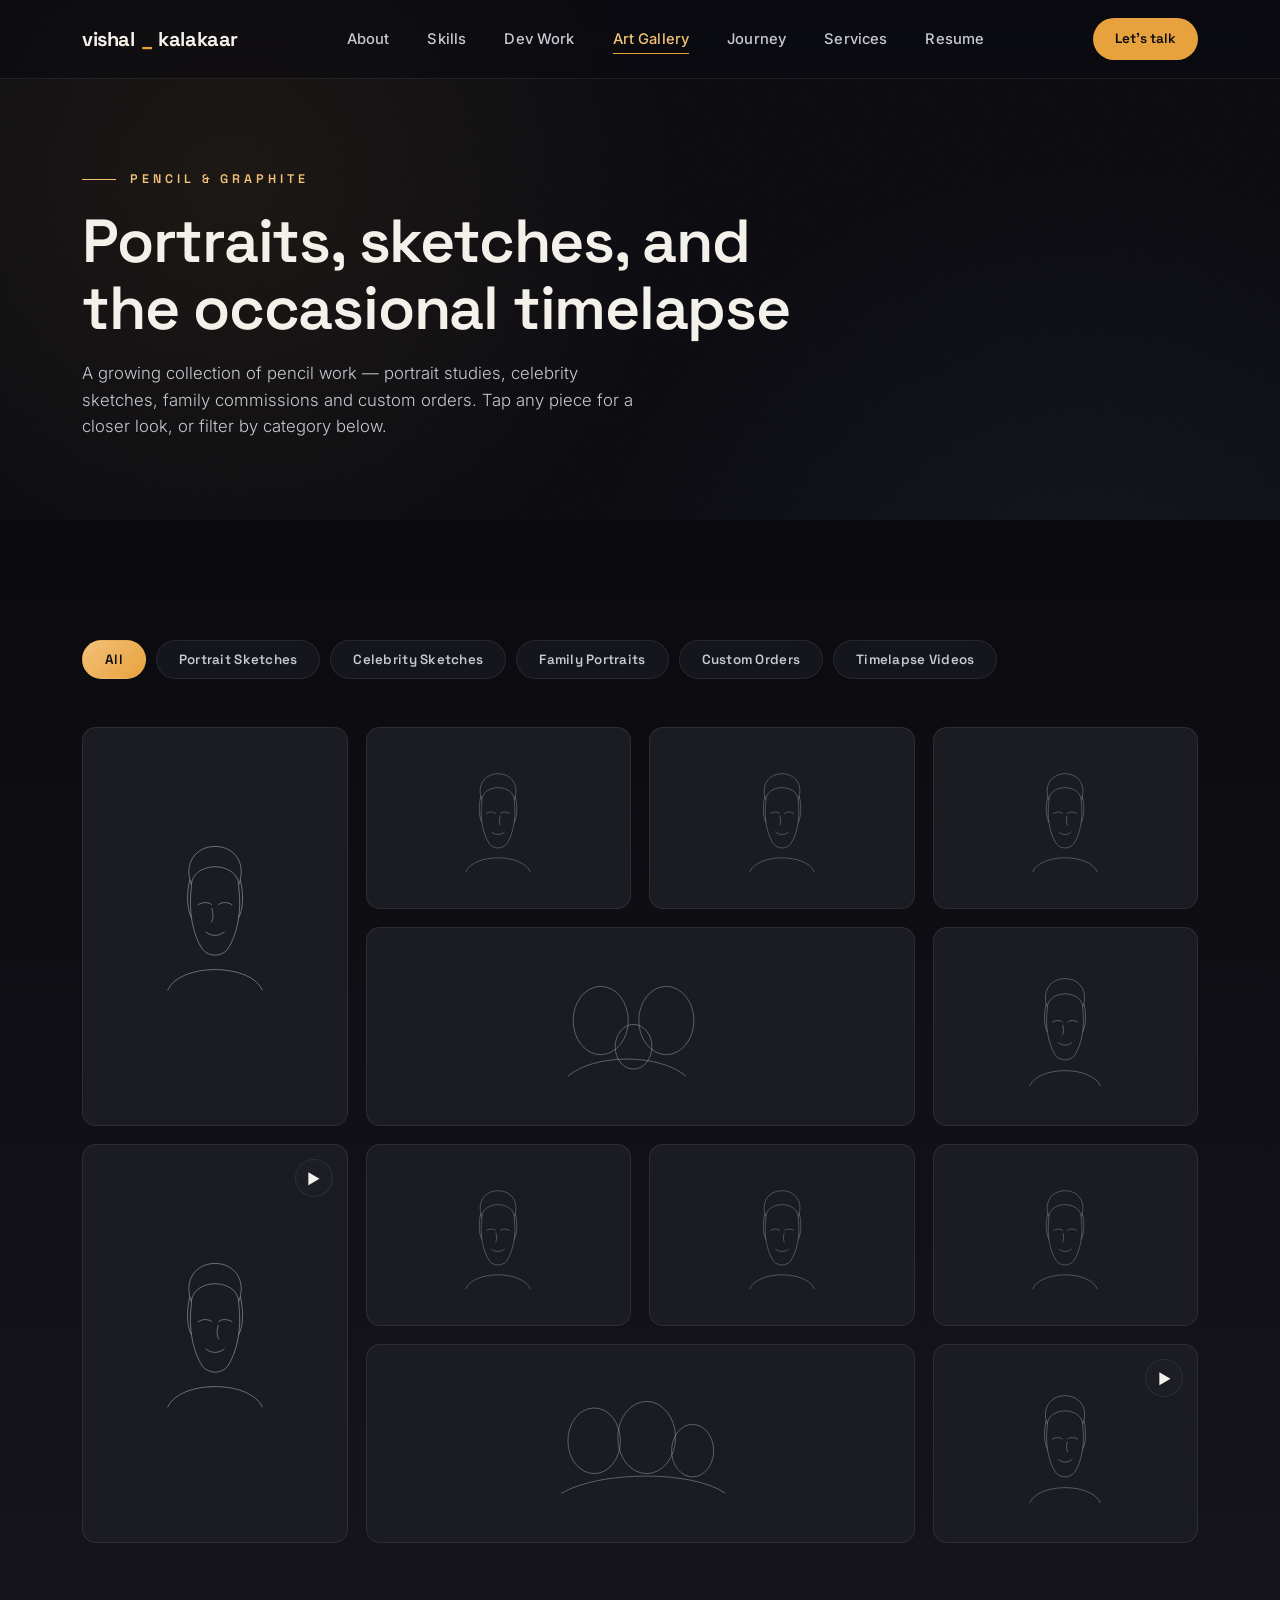
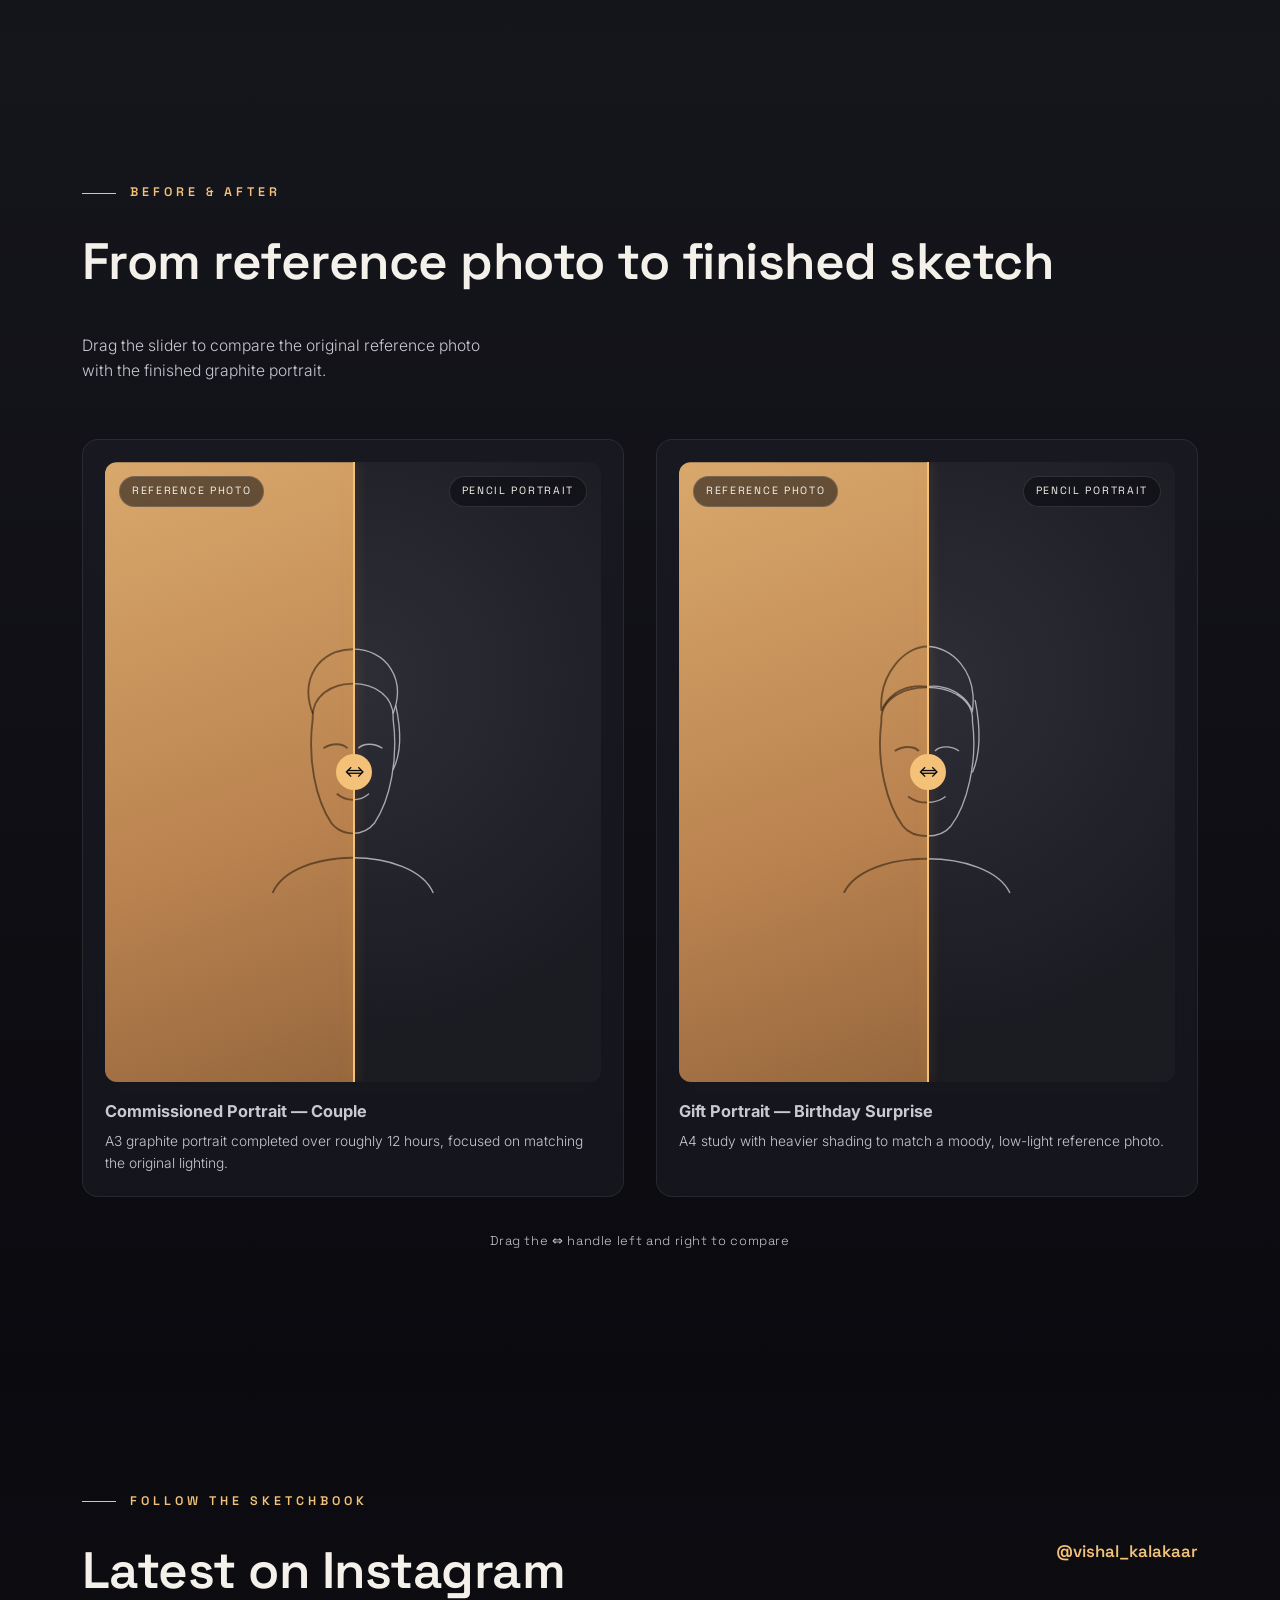
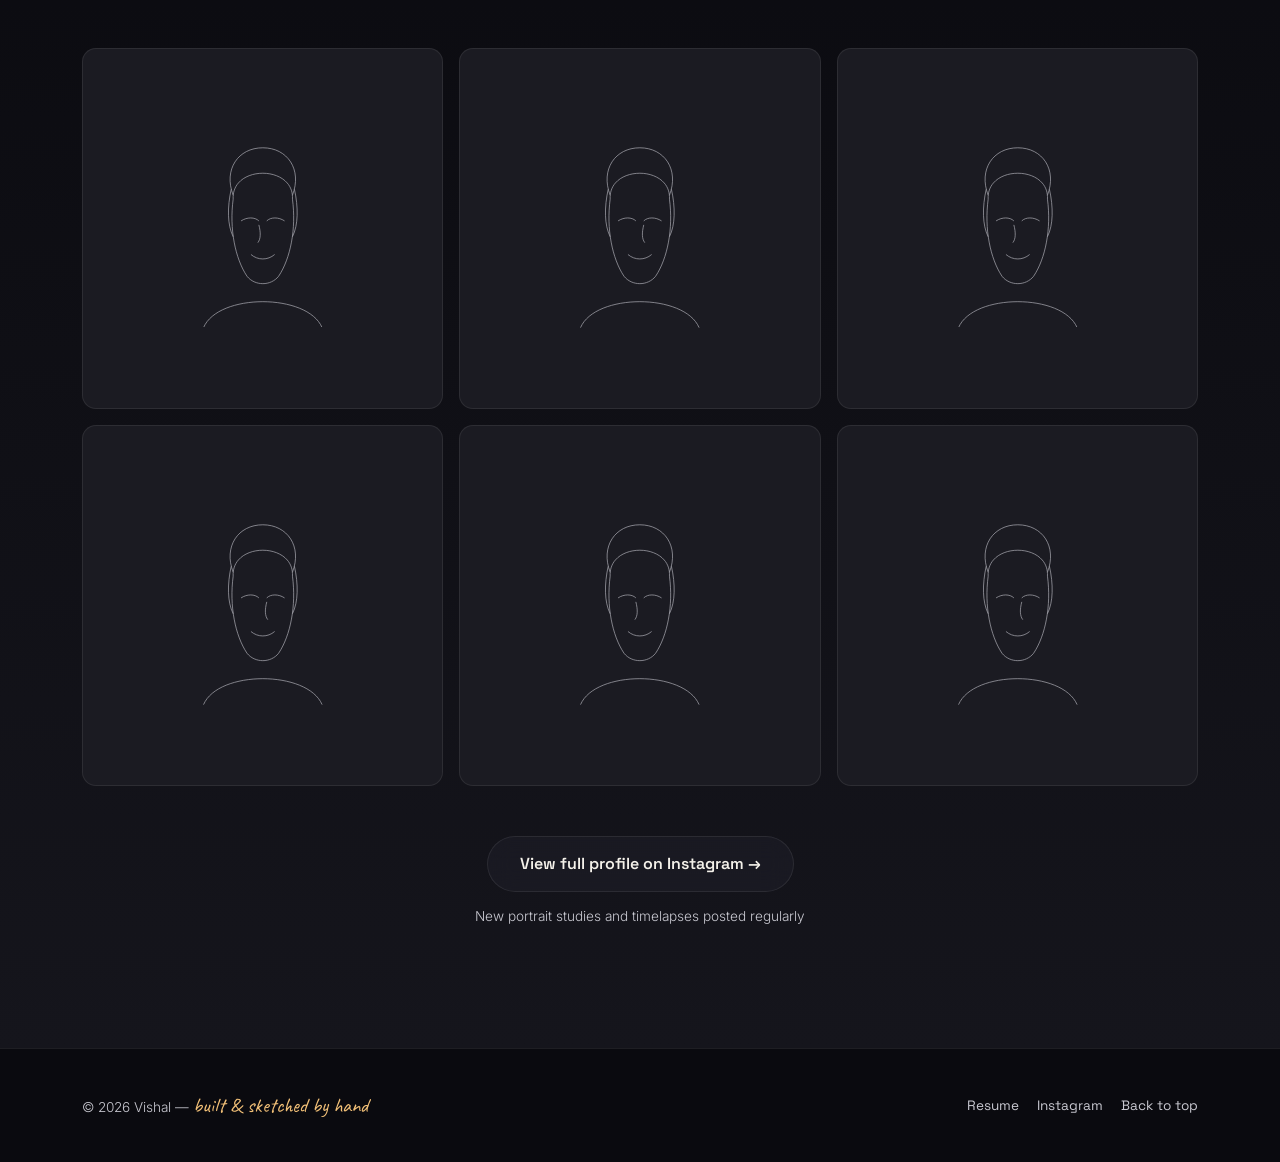
==== commit ee1bf316: "edited" ====
--- a/art-gallery.html
+++ b/art-gallery.html
@@ -16,7 +16,7 @@
 <!-- ===== NAV ===== -->
 <header>
   <nav>
-    <a href="index.html" class="logo">vishal<span class="dot">.</span>dev</a>
+    <a href="index.html" class="logo">vishal<span class="dot">_</span>kalakaar</a>
     <ul class="nav-links" id="navLinks">
       <li><a href="index.html#about">About</a></li>
       <li><a href="skills.html">Skills</a></li>
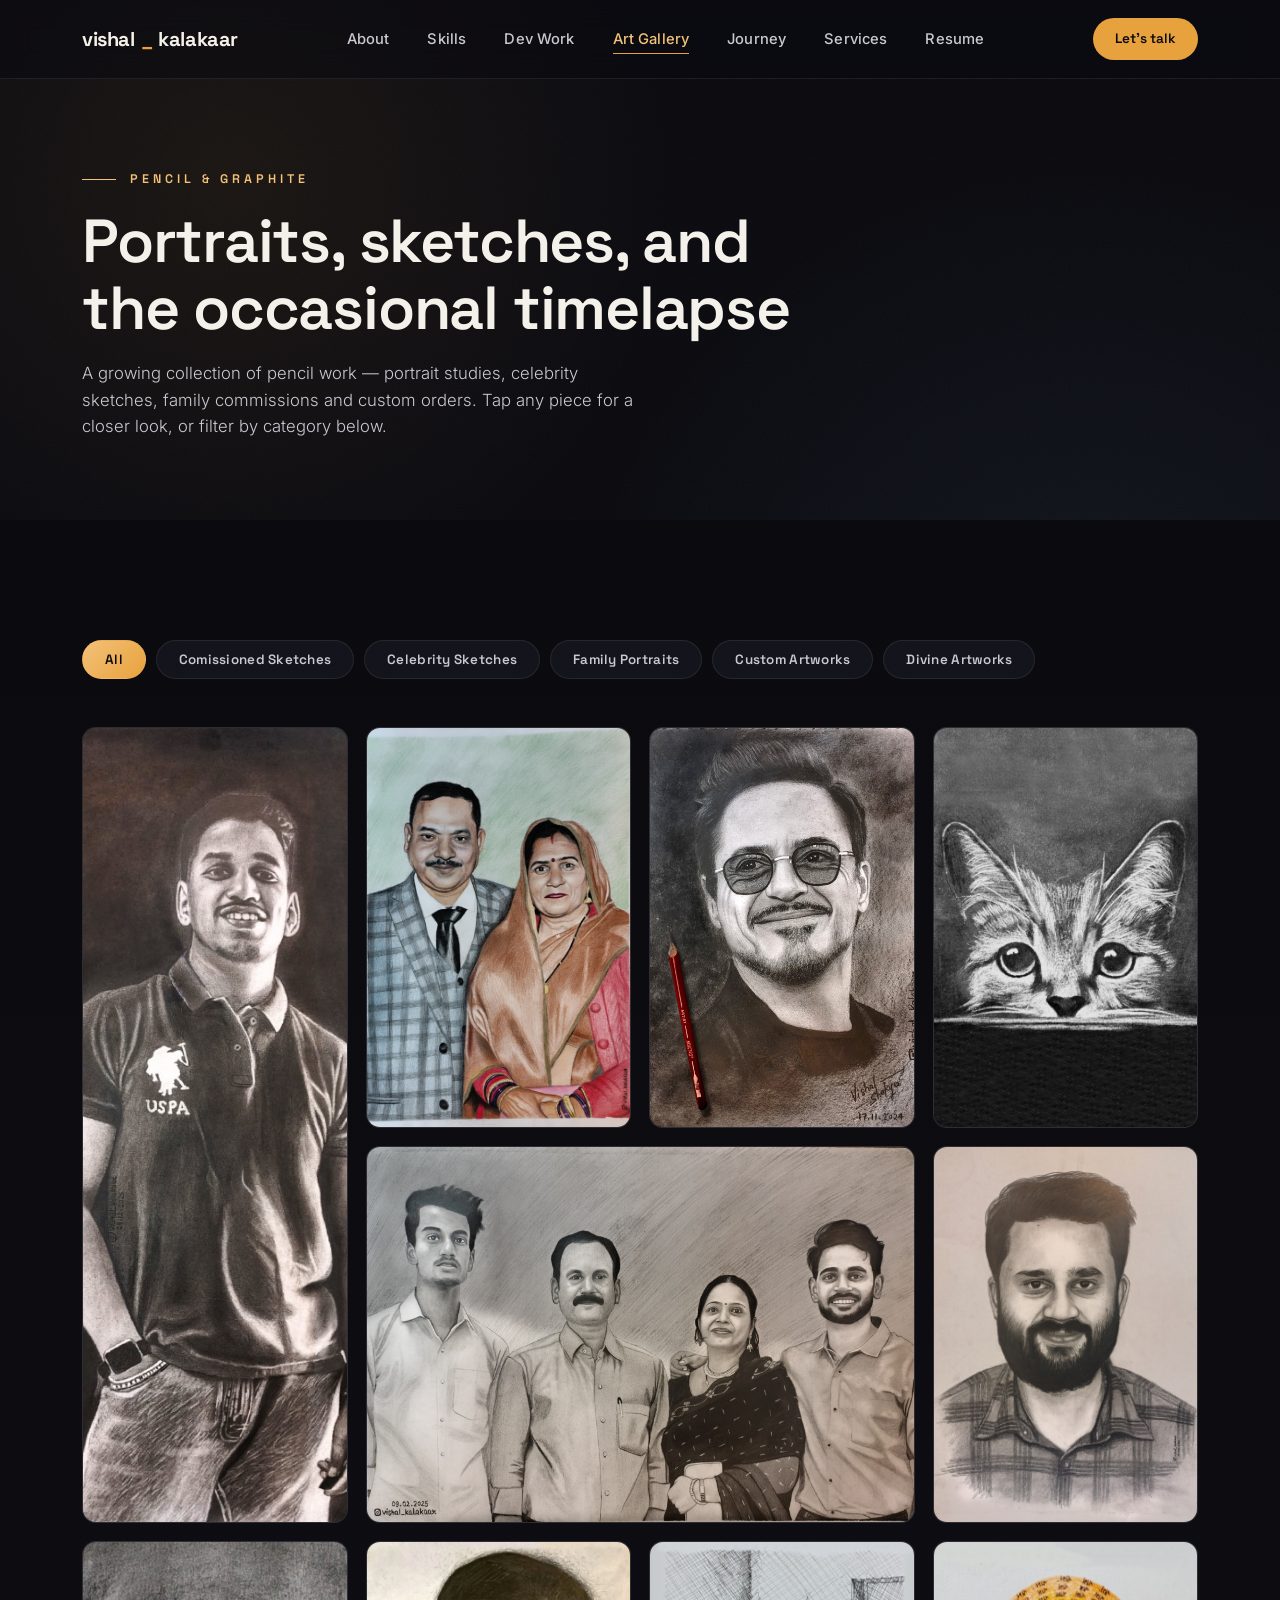
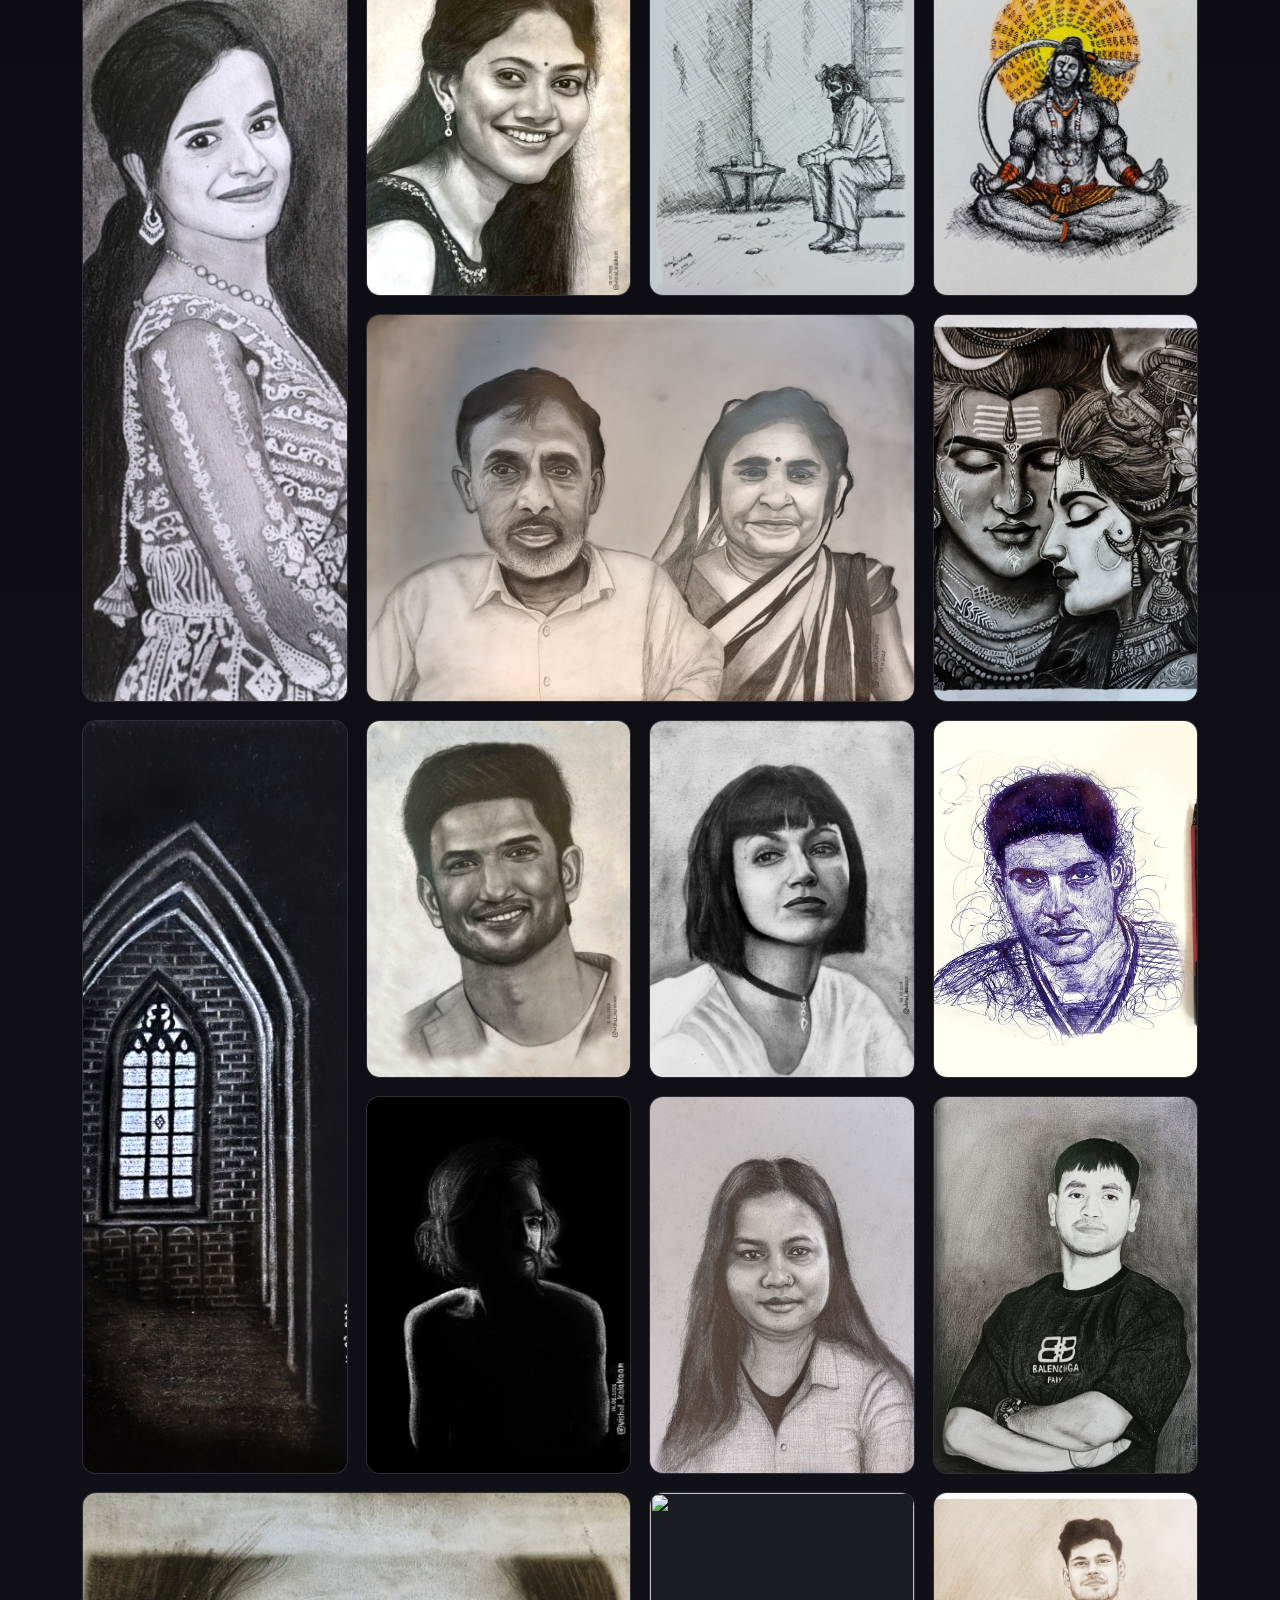
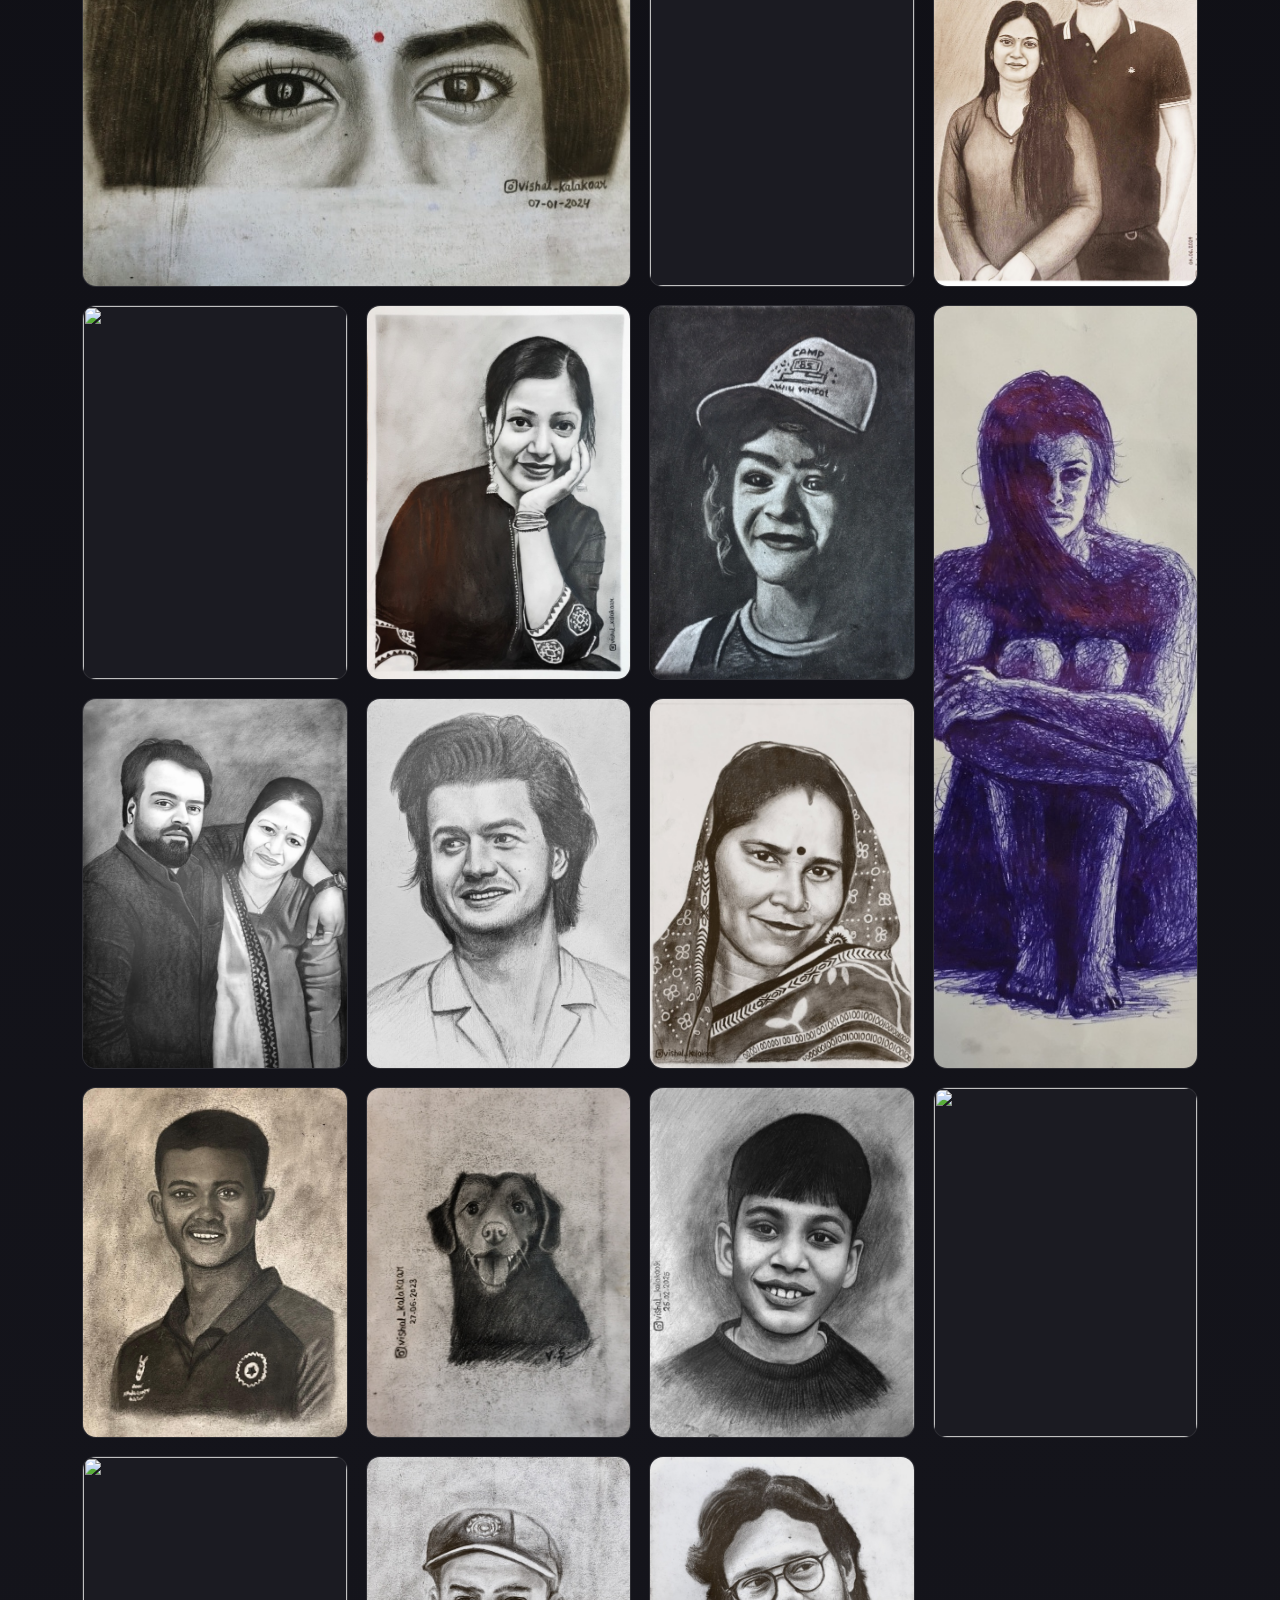
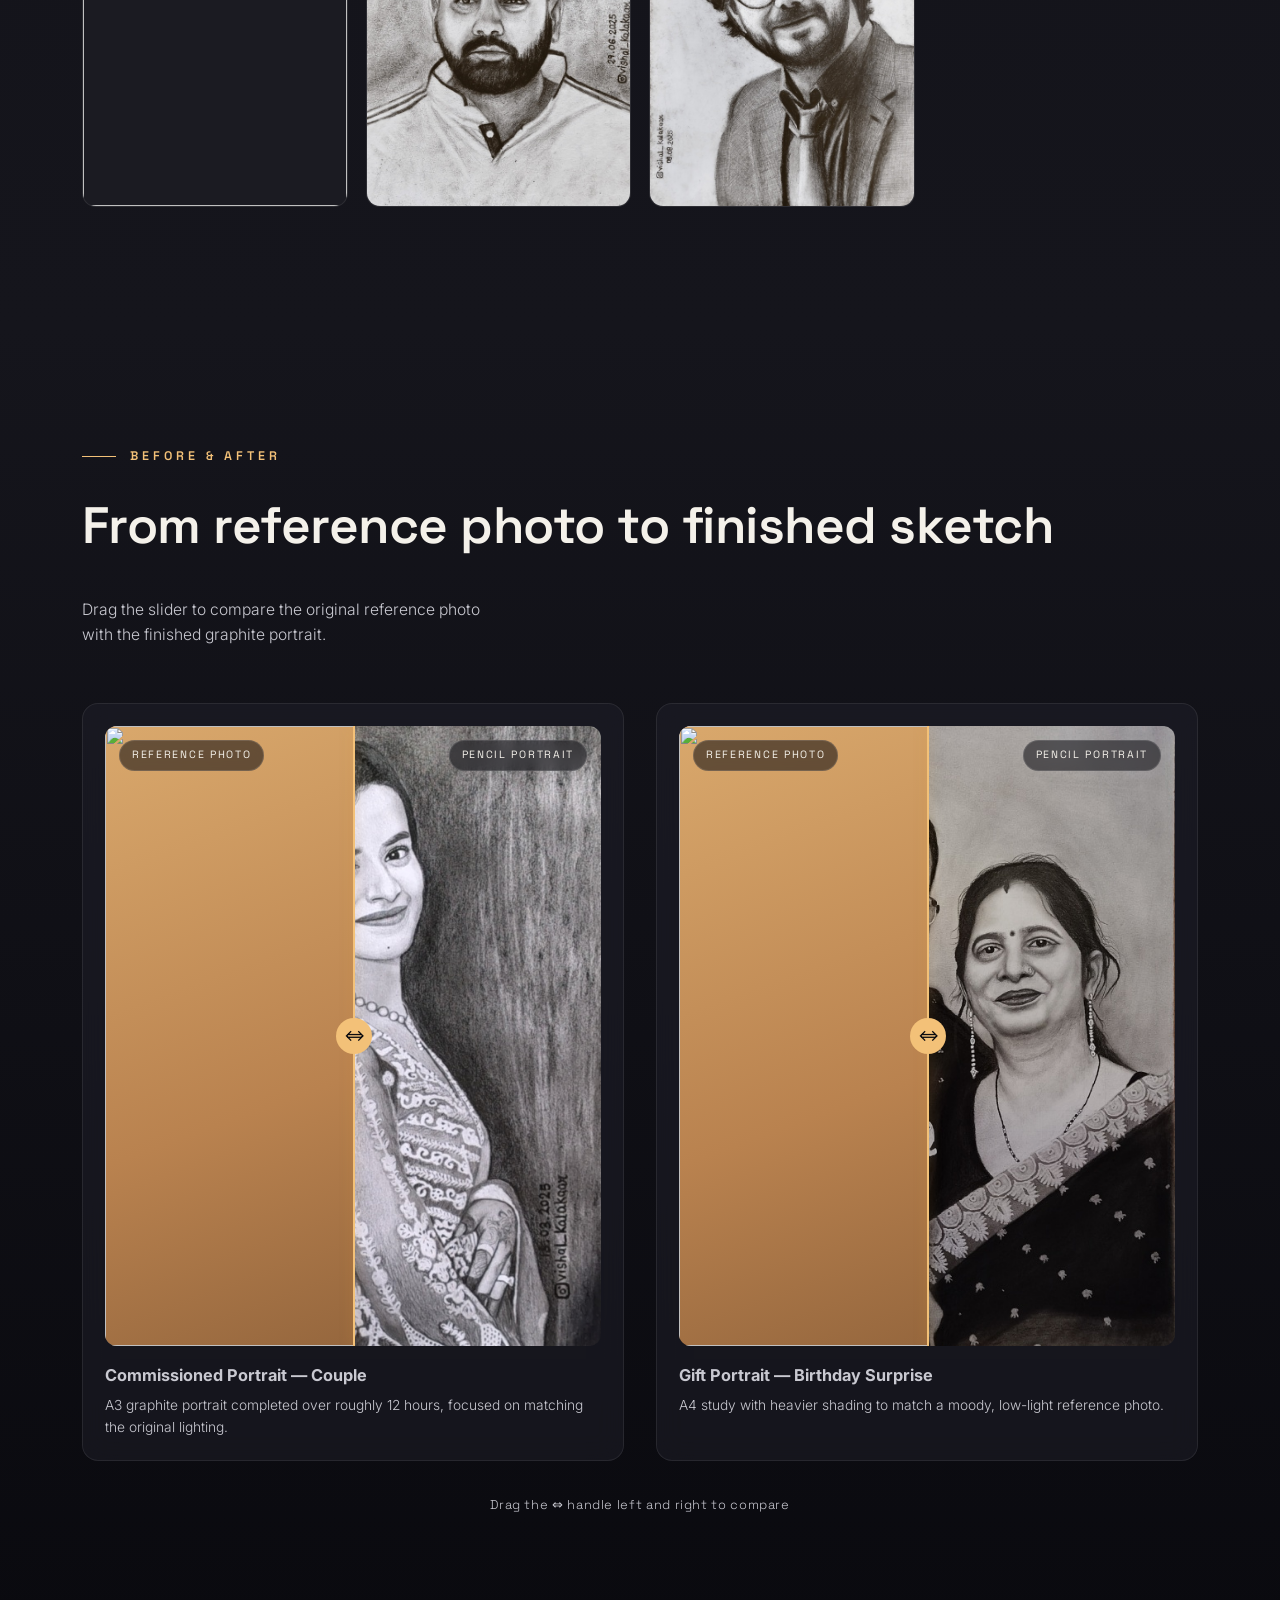
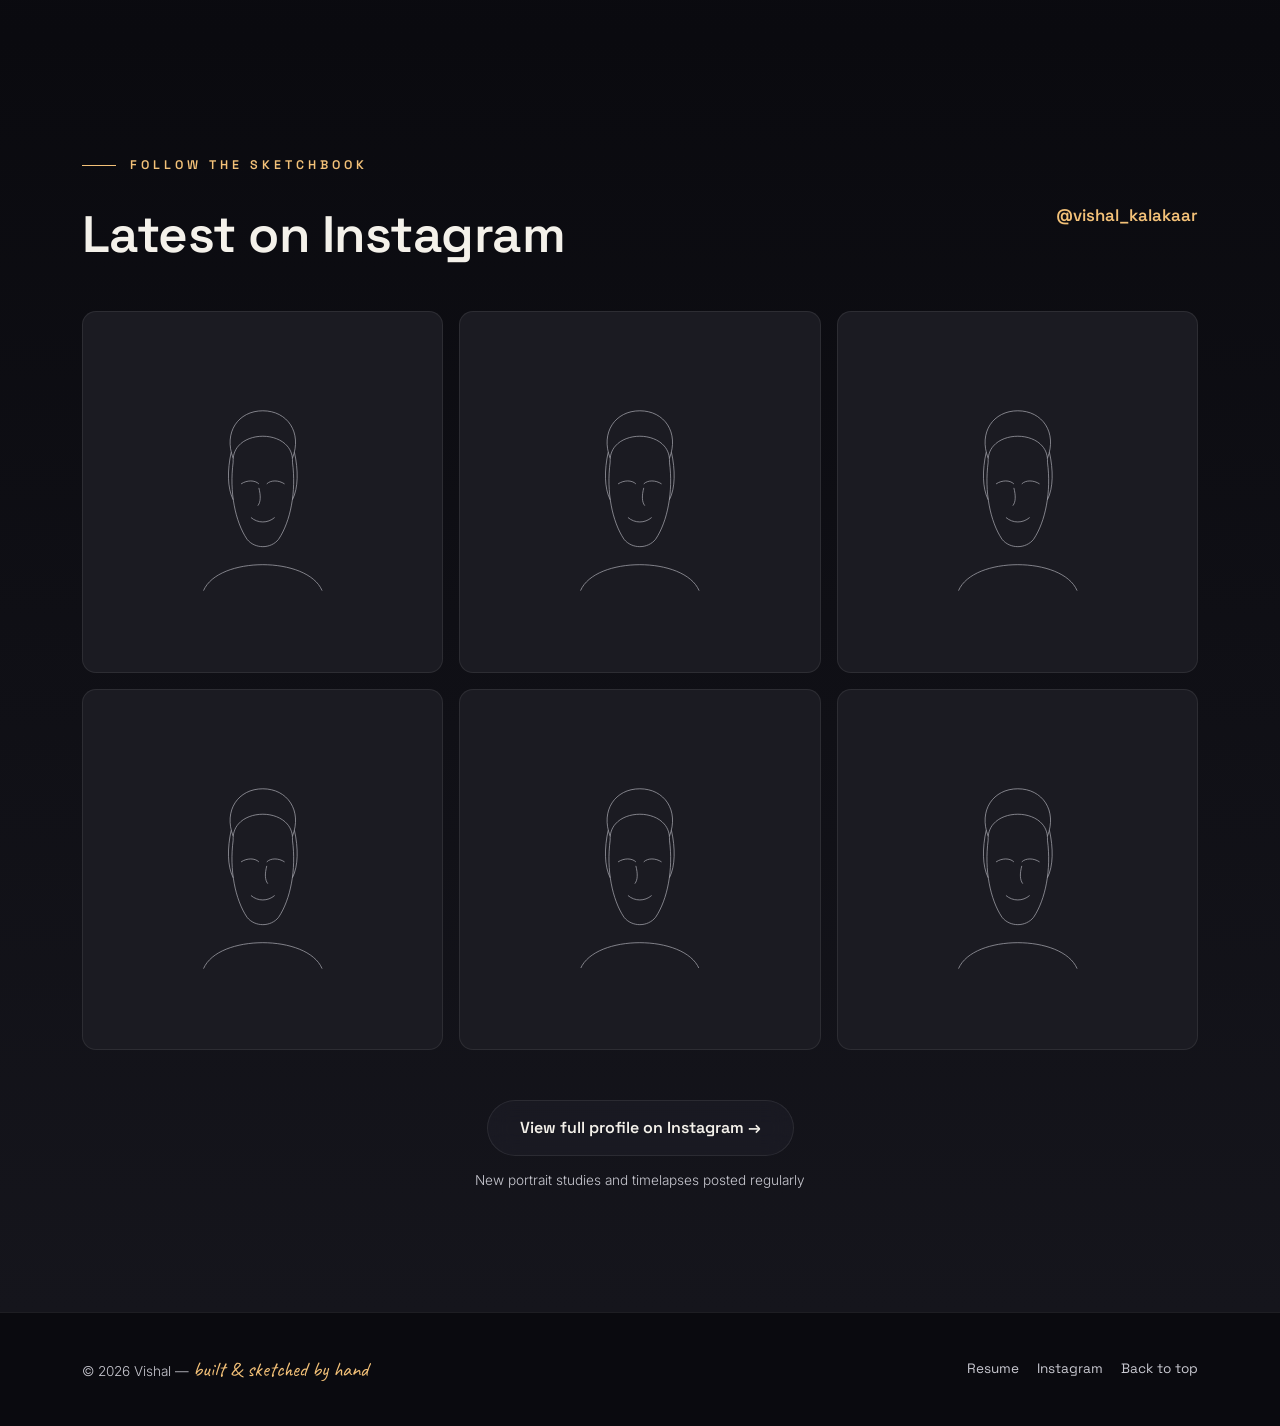
==== commit 8ad9e964: "17062026" ====
--- a/art-gallery.html
+++ b/art-gallery.html
@@ -49,19 +49,438 @@
   <div class="wrap">
     <div class="gallery-filter reveal" id="galleryFilter">
       <button class="active" data-filter="all">All</button>
-      <button data-filter="portrait">Portrait Sketches</button>
+      <button data-filter="portrait">Comissioned Sketches</button>
       <button data-filter="celebrity">Celebrity Sketches</button>
       <button data-filter="family">Family Portraits</button>
-      <button data-filter="custom">Custom Orders</button>
-      <button data-filter="timelapse">Timelapse Videos</button>
+      <button data-filter="custom">Custom Artworks</button>
+      <button data-filter="divine">Divine Artworks</button>
     </div>
 
     <div class="masonry" id="masonryGrid">
+
 
       <!-- Portrait sketches -->
       <div class="masonry-item h-tall" data-cat="portrait">
         <div class="mthumb">
-          <svg viewBox="0 0 200 240" xmlns="http://www.w3.org/2000/svg" transform="scale(1,1)" style="transform:scaleX(1); transform-origin:center;">
+            <img src="images/sketches/comissioned6.jpg" style="width:100%; height:100%;object-fit: cover;">
+        </div>
+        <div class="moverlay">
+          <div class="mtag">Portrait Sketch · A4</div>
+          <h4>Likeness Study — Side Light</h4>
+        </div>
+      </div>
+
+      
+      <div class="masonry-item" data-cat="portrait">
+        <div class="mthumb">
+            <img src="images/sketches/comissioned4.jpg" style="width:100%; height:100%;object-fit: cover;">
+        </div>
+        <div class="moverlay">
+          <div class="mtag">Portrait Sketch</div>
+          <h4>Quick Study — Eyes &amp; Brow</h4>
+        </div>
+      </div>
+
+
+      <!-- Celebrity sketch -->
+      <div class="masonry-item" data-cat="celebrity">
+        <div class="mthumb">
+            <img src="images/sketches/IronMan.jpg" style="width:100%; height:100%;object-fit: cover;">
+        </div>
+        <div class="moverlay">
+          <div class="mtag">Celebrity Sketch · A3</div>
+          <h4>Actor Portrait Study</h4>
+        </div>
+      </div>
+
+
+      <!-- Family portrait -->
+      <div class="masonry-item h-wide" data-cat="family">
+        <div class="mthumb">        
+          <img src="images/sketches/comissioned9.jpg" style="width:100%; height:100%;object-fit: cover;">
+        </div>
+        <div class="moverlay">
+          <div class="mtag">Family Portrait · A3</div>
+          <h4>Three-Person Family Sketch</h4>
+        </div>
+      </div>
+
+      
+      <div class="masonry-item" data-cat="custom">
+        <div class="mthumb">
+            <img src="images/sketches/kitty.jpg" style="width:100%; height:100%;object-fit: cover;">
+        </div>
+        <div class="moverlay">
+          <div class="mtag">Custom Order</div>
+          <h4>Gift Portrait — Anniversary</h4>
+        </div>
+      </div>
+
+      
+      <div class="masonry-item" data-cat="portrait">
+        <div class="mthumb">
+            <img src="images/sketches/comissioned7.jpg" style="width:100%; height:100%;object-fit: cover;">
+        </div>
+        <div class="moverlay">
+          <div class="mtag">Portrait Sketch · A4</div>
+          <h4>Expression Study — Smile</h4>
+        </div>
+      </div>
+
+
+      <!-- Timelapse -->
+      <div class="masonry-item h-tall" data-cat="portrait">
+        <div class="mthumb">
+            <img src="images/sketches/comissioned12.jpg" style="width:100%; height:100%;object-fit: cover;">
+        </div>       
+        <div class="moverlay">
+          <div class="mtag">Timelapse Video</div>
+          <h4>Portrait Process — Start to Finish</h4>
+        </div>
+      </div>
+
+      
+      <div class="masonry-item" data-cat="celebrity">
+        <div class="mthumb">
+            <img src="images/sketches/SaiPallavi.jpg" style="width:100%; height:100%;object-fit: cover;">
+        </div>
+        <div class="moverlay">
+          <div class="mtag">Celebrity Sketch</div>
+          <h4>Musician Portrait Study</h4>
+        </div>
+      </div>
+
+      
+      <div class="masonry-item" data-cat="custom">
+        <div class="mthumb">
+            <img src="images/sketches/TheSadBeardedMan.jpg" style="width:100%; height:100%;object-fit: cover;">
+        </div>
+        <div class="moverlay">
+          <div class="mtag">Custom Order</div>
+          <h4>Pet-Owner Portrait Pair</h4>
+        </div>
+      </div>
+
+      
+      <div class="masonry-item h-wide" data-cat="family">
+        <div class="mthumb">
+          <img src="images/sketches/comissioned5.jpg" style="width:100%; height:100%;object-fit: cover;">
+        </div>
+        <div class="moverlay">
+          <div class="mtag">Family Portrait · A3</div>
+          <h4>Grandparents &amp; Grandchild</h4>
+        </div>
+      </div>
+
+      
+      <div class="masonry-item" data-cat="divine">
+        <div class="mthumb">
+            <img src="images/sketches/Hanuman.jpg" style="width:100%; height:100%;object-fit: cover;">
+        </div>
+        <div class="moverlay">
+          <div class="mtag">Portrait Sketch · A4</div>
+          <h4>Profile Study</h4>
+        </div>
+      </div>
+
+      
+      <div class="masonry-item" data-cat="divine">
+        <div class="mthumb">
+            <img src="images/sketches/ShivShakti.jpg" style="width:100%; height:100%;object-fit: cover;">
+        </div>
+        <div class="moverlay">
+          <div class="mtag">Timelapse Video</div>
+          <h4>Shading Layers — Time-lapse</h4>
+        </div>
+      </div>
+
+      
+      <!-- Timelapse -->
+      <div class="masonry-item h-tall" data-cat="custom">
+        <div class="mthumb">
+            <img src="images/sketches/OldDuskyWindow.jpg" style="width:100%; height:100%;object-fit: cover;">
+        </div>
+        <div class="moverlay">
+          <div class="mtag">Timelapse Video</div>
+          <h4>Portrait Process — Start to Finish</h4>
+        </div>
+      </div>
+
+      
+      <div class="masonry-item" data-cat="celebrity">
+        <div class="mthumb">
+            <img src="images/sketches/shushant.jpg" style="width:100%; height:100%;object-fit: cover;">
+        </div>
+        <div class="moverlay">
+          <div class="mtag">Celebrity Sketch</div>
+          <h4>Musician Portrait Study</h4>
+        </div>
+      </div>
+
+      
+      <div class="masonry-item" data-cat="celebrity">
+        <div class="mthumb">
+          <img src="images/sketches/Tokyo.jpg" style="width:100%; height:100%;object-fit: cover;">
+        </div>
+        <div class="moverlay">
+          <div class="mtag">Family Portrait · A3</div>
+          <h4>Grandparents &amp; Grandchild</h4>
+        </div>
+      </div>
+
+      
+      <div class="masonry-item" data-cat="celebrity">
+        <div class="mthumb">
+            <img src="images/sketches/Subhman.jpg" style="width:100%; height:100%;object-fit: cover;">
+        </div>
+        <div class="moverlay">
+          <div class="mtag">Portrait Sketch · A4</div>
+          <h4>Profile Study</h4>
+        </div>
+      </div>
+
+      
+      <div class="masonry-item" data-cat="custom">
+        <div class="mthumb">
+            <img src="images/sketches/NakedManInDark.jpg" style="width:100%; height:100%;object-fit: cover;">
+        </div>
+        <div class="moverlay">
+          <div class="mtag">Timelapse Video</div>
+          <h4>Shading Layers — Time-lapse</h4>
+        </div>
+      </div>
+
+      
+      <div class="masonry-item" data-cat="comissioned">
+        <div class="mthumb">
+            <img src="images/sketches/Roli.jpg" style="width:100%; height:100%;object-fit: cover;">
+        </div>
+        <div class="moverlay">
+          <div class="mtag">Timelapse Video</div>
+          <h4>Shading Layers — Time-lapse</h4>
+        </div>
+      </div>
+
+      
+      <div class="masonry-item" data-cat="comissioned">
+        <div class="mthumb">
+            <img src="images/sketches/comissioned8.jpg" style="width:100%; height:100%;object-fit: cover;">
+        </div>
+        <div class="moverlay">
+          <div class="mtag">Timelapse Video</div>
+          <h4>Shading Layers — Time-lapse</h4>
+        </div>
+      </div>
+
+      
+      <div class="masonry-item h-wide" data-cat="custom">
+        <div class="mthumb">
+            <img src="images/sketches/LostInEyes.jpg" style="width:100%; height:100%;object-fit: cover;">
+        </div>
+        <div class="moverlay">
+          <div class="mtag">Timelapse Video</div>
+          <h4>Shading Layers — Time-lapse</h4>
+        </div>
+      </div>
+      
+      
+      <div class="masonry-item" data-cat="comissioned">
+        <div class="mthumb">
+            <img src="images/sketches/child.jpg" style="width:100%; height:100%;object-fit: cover;">
+        </div>
+        <div class="moverlay">
+          <div class="mtag">Timelapse Video</div>
+          <h4>Shading Layers — Time-lapse</h4>
+        </div>
+      </div>
+      
+
+      <div class="masonry-item" data-cat="comissioned">
+        <div class="mthumb">
+            <img src="images/sketches/comissioned3.jpg" style="width:100%; height:100%;object-fit: cover;">
+        </div>
+        <div class="moverlay">
+          <div class="mtag">Timelapse Video</div>
+          <h4>Shading Layers — Time-lapse</h4>
+        </div>
+      </div>
+      
+      
+      <div class="masonry-item" data-cat="comissioned">
+        <div class="mthumb">
+            <img src="images/sketches/comissioned1.jpg" style="width:100%; height:100%;object-fit: cover;">
+        </div>
+        <div class="moverlay">
+          <div class="mtag">Timelapse Video</div>
+          <h4>Shading Layers — Time-lapse</h4>
+        </div>
+      </div>
+      
+
+      <div class="masonry-item" data-cat="comissioned">
+        <div class="mthumb">
+            <img src="images/sketches/comissioned11.jpg" style="width:100%; height:100%;object-fit: cover;">
+        </div>
+        <div class="moverlay">
+          <div class="mtag">Timelapse Video</div>
+          <h4>Shading Layers — Time-lapse</h4>
+        </div>
+      </div>
+
+      
+      <div class="masonry-item" data-cat="celebrity">
+        <div class="mthumb">
+            <img src="images/sketches/Dustin.jpg" style="width:100%; height:100%;object-fit: cover;">
+        </div>
+        <div class="moverlay">
+          <div class="mtag">Timelapse Video</div>
+          <h4>Shading Layers — Time-lapse</h4>
+        </div>
+      </div>
+
+      
+      <div class="masonry-item h-tall" data-cat="custom">
+        <div class="mthumb">
+            <img src="images/sketches/TheSadNakedLady.jpg" style="width:100%; height:100%;object-fit: cover;">
+        </div>
+        <div class="moverlay">
+          <div class="mtag">Custom Order</div>
+          <h4>Pet-Owner Portrait Pair</h4>
+        </div>
+      </div>
+
+
+      <div class="masonry-item" data-cat="comissioned">
+        <div class="mthumb">
+            <img src="images/sketches/comissioned2.jpg" style="width:100%; height:100%;object-fit: cover;">
+        </div>
+        <div class="moverlay">
+          <div class="mtag">Timelapse Video</div>
+          <h4>Shading Layers — Time-lapse</h4>
+        </div>
+      </div>
+
+      
+      <div class="masonry-item" data-cat="celebrity">
+        <div class="mthumb">
+            <img src="images/sketches/SteveHarington.jpg" style="width:100%; height:100%;object-fit: cover;">
+        </div>
+        <div class="moverlay">
+          <div class="mtag">Timelapse Video</div>
+          <h4>Shading Layers — Time-lapse</h4>
+        </div>
+      </div>
+
+
+      <div class="masonry-item" data-cat="custom">
+        <div class="mthumb">
+            <img src="images/sketches/Maa.jpg" style="width:100%; height:100%;object-fit: cover;">
+        </div>
+        <div class="moverlay">
+          <div class="mtag">Timelapse Video</div>
+          <h4>Shading Layers — Time-lapse</h4>
+        </div>
+      </div>
+
+
+      <div class="masonry-item" data-cat="celebrity">
+        <div class="mthumb">
+            <img src="images/sketches/yashashvi.jpg" style="width:100%; height:100%;object-fit: cover;">
+        </div>
+        <div class="moverlay">
+          <div class="mtag">Timelapse Video</div>
+          <h4>Shading Layers — Time-lapse</h4>
+        </div>
+      </div>
+
+
+      <div class="masonry-item" data-cat="custom">
+        <div class="mthumb">
+            <img src="images/sketches/puppy.jpg" style="width:100%; height:100%;object-fit: cover;">
+        </div>
+        <div class="moverlay">
+          <div class="mtag">Timelapse Video</div>
+          <h4>Shading Layers — Time-lapse</h4>
+        </div>
+      </div>
+      
+
+      <div class="masonry-item" data-cat="custom">
+        <div class="mthumb">
+            <img src="images/sketches/Kunaal.jpg" style="width:100%; height:100%;object-fit: cover;">
+        </div>
+        <div class="moverlay">
+          <div class="mtag">Timelapse Video</div>
+          <h4>Shading Layers — Time-lapse</h4>
+        </div>
+      </div>
+
+
+      <div class="masonry-item" data-cat="custom">
+        <div class="mthumb">
+            <img src="images/sketches/Mirchi.jpg" style="width:100%; height:100%;object-fit: cover;">
+        </div>
+        <div class="moverlay">
+          <div class="mtag">Timelapse Video</div>
+          <h4>Shading Layers — Time-lapse</h4>
+        </div>
+      </div>
+
+
+      <div class="masonry-item" data-cat="custom">
+        <div class="mthumb">
+            <img src="images/sketches/apple.jpg" style="width:100%; height:100%;object-fit: cover;">
+        </div>
+        <div class="moverlay">
+          <div class="mtag">Timelapse Video</div>
+          <h4>Shading Layers — Time-lapse</h4>
+        </div>
+      </div>
+
+
+      <div class="masonry-item" data-cat="celebrity">
+        <div class="mthumb">
+            <img src="images/sketches/RohitSharma.jpg" style="width:100%; height:100%;object-fit: cover;">
+        </div>
+        <div class="moverlay">
+          <div class="mtag">Timelapse Video</div>
+          <h4>Shading Layers — Time-lapse</h4>
+        </div>
+      </div>
+
+
+      <div class="masonry-item" data-cat="celebrity">
+        <div class="mthumb">
+            <img src="images/sketches/Professor.jpg" style="width:100%; height:100%;object-fit: cover;">
+        </div>
+        <div class="moverlay">
+          <div class="mtag">Timelapse Video</div>
+          <h4>Shading Layers — Time-lapse</h4>
+        </div>
+      </div>
+
+
+
+    </div>
+  </div>
+</section>
+
+<!-- ===== BEFORE / AFTER ===== -->
+<section class="alt-bg-rev">
+  <div class="wrap">
+    <div class="sec-head reveal">
+      <div>
+        <div class="eyebrow">Before &amp; after</div>
+        <h2>From reference photo to finished sketch</h2>
+      </div>
+      <p>Drag the slider to compare the original reference photo with the finished graphite portrait.</p>
+    </div>
+
+    <div class="ba-grid reveal-stagger">
+      <div class="ba-card">
+        <div class="ba-compare" data-ba>
+          <div class="ba-after">
+            <!-- <svg viewBox="0 0 200 220" xmlns="http://www.w3.org/2000/svg">
               <path d="M70 70 C 68 35 132 35 130 70 C 134 100 128 130 116 148 C 108 158 92 158 84 148 C 72 130 66 100 70 70 Z"/>
               <path d="M70 66 C 60 40 75 18 100 18 C 125 18 140 40 130 66"/>
               <path d="M68 60 C 64 78 64 96 70 108" stroke-width="0.8"/>
@@ -71,259 +490,19 @@
               <path d="M96 96 C 98 104 98 110 95 114" stroke-width="0.7"/>
               <path d="M88 126 C 95 132 105 132 112 126" stroke-width="0.9"/>
               <path d="M40 200 C 55 165 145 165 160 200" stroke-width="1"/>
-            </svg>
-        </div>
-        <div class="moverlay">
-          <div class="mtag">Portrait Sketch · A4</div>
-          <h4>Likeness Study — Side Light</h4>
-        </div>
-      </div>
-
-      <div class="masonry-item" data-cat="portrait">
-        <div class="mthumb">
-          <svg viewBox="0 0 200 200" xmlns="http://www.w3.org/2000/svg" transform="scale(-1,1)" style="transform:scaleX(-1); transform-origin:center;">
-              <path d="M70 70 C 68 35 132 35 130 70 C 134 100 128 130 116 148 C 108 158 92 158 84 148 C 72 130 66 100 70 70 Z"/>
-              <path d="M70 66 C 60 40 75 18 100 18 C 125 18 140 40 130 66"/>
-              <path d="M68 60 C 64 78 64 96 70 108" stroke-width="0.8"/>
-              <path d="M132 60 C 136 78 136 96 130 108" stroke-width="0.8"/>
-              <path d="M78 92 C 84 88 92 88 96 92" stroke-width="0.9"/>
-              <path d="M104 92 C 108 88 116 88 122 92" stroke-width="0.9"/>
-              <path d="M96 96 C 98 104 98 110 95 114" stroke-width="0.7"/>
-              <path d="M88 126 C 95 132 105 132 112 126" stroke-width="0.9"/>
-              <path d="M40 200 C 55 165 145 165 160 200" stroke-width="1"/>
-            </svg>
-        </div>
-        <div class="moverlay">
-          <div class="mtag">Portrait Sketch</div>
-          <h4>Quick Study — Eyes &amp; Brow</h4>
-        </div>
-      </div>
-
-      <!-- Celebrity sketch -->
-      <div class="masonry-item" data-cat="celebrity">
-        <div class="mthumb">
-          <svg viewBox="0 0 200 200" xmlns="http://www.w3.org/2000/svg" transform="scale(1,1)" style="transform:scaleX(1); transform-origin:center;">
-              <path d="M70 70 C 68 35 132 35 130 70 C 134 100 128 130 116 148 C 108 158 92 158 84 148 C 72 130 66 100 70 70 Z"/>
-              <path d="M70 66 C 60 40 75 18 100 18 C 125 18 140 40 130 66"/>
-              <path d="M68 60 C 64 78 64 96 70 108" stroke-width="0.8"/>
-              <path d="M132 60 C 136 78 136 96 130 108" stroke-width="0.8"/>
-              <path d="M78 92 C 84 88 92 88 96 92" stroke-width="0.9"/>
-              <path d="M104 92 C 108 88 116 88 122 92" stroke-width="0.9"/>
-              <path d="M96 96 C 98 104 98 110 95 114" stroke-width="0.7"/>
-              <path d="M88 126 C 95 132 105 132 112 126" stroke-width="0.9"/>
-              <path d="M40 200 C 55 165 145 165 160 200" stroke-width="1"/>
-            </svg>
-        </div>
-        <div class="moverlay">
-          <div class="mtag">Celebrity Sketch · A3</div>
-          <h4>Actor Portrait Study</h4>
-        </div>
-      </div>
-
-      <!-- Family portrait -->
-      <div class="masonry-item h-wide" data-cat="family">
-        <div class="mthumb">
-          <svg viewBox="0 0 300 180"><ellipse cx="90" cy="80" rx="42" ry="52"/><ellipse cx="190" cy="80" rx="42" ry="52"/><ellipse cx="140" cy="120" rx="28" ry="34"/><path d="M40 165 C 80 130 180 130 220 165"/></svg>
-        </div>
-        <div class="moverlay">
-          <div class="mtag">Family Portrait · A3</div>
-          <h4>Three-Person Family Sketch</h4>
-        </div>
-      </div>
-
-      <div class="masonry-item" data-cat="custom">
-        <div class="mthumb">
-          <svg viewBox="0 0 200 200" xmlns="http://www.w3.org/2000/svg" transform="scale(-1,1)" style="transform:scaleX(-1); transform-origin:center;">
-              <path d="M70 70 C 68 35 132 35 130 70 C 134 100 128 130 116 148 C 108 158 92 158 84 148 C 72 130 66 100 70 70 Z"/>
-              <path d="M70 66 C 60 40 75 18 100 18 C 125 18 140 40 130 66"/>
-              <path d="M68 60 C 64 78 64 96 70 108" stroke-width="0.8"/>
-              <path d="M132 60 C 136 78 136 96 130 108" stroke-width="0.8"/>
-              <path d="M78 92 C 84 88 92 88 96 92" stroke-width="0.9"/>
-              <path d="M104 92 C 108 88 116 88 122 92" stroke-width="0.9"/>
-              <path d="M96 96 C 98 104 98 110 95 114" stroke-width="0.7"/>
-              <path d="M88 126 C 95 132 105 132 112 126" stroke-width="0.9"/>
-              <path d="M40 200 C 55 165 145 165 160 200" stroke-width="1"/>
-            </svg>
-        </div>
-        <div class="moverlay">
-          <div class="mtag">Custom Order</div>
-          <h4>Gift Portrait — Anniversary</h4>
-        </div>
-      </div>
-
-      <div class="masonry-item" data-cat="portrait">
-        <div class="mthumb">
-          <svg viewBox="0 0 200 200" xmlns="http://www.w3.org/2000/svg" transform="scale(1,1)" style="transform:scaleX(1); transform-origin:center;">
-              <path d="M70 70 C 68 35 132 35 130 70 C 134 100 128 130 116 148 C 108 158 92 158 84 148 C 72 130 66 100 70 70 Z"/>
-              <path d="M70 66 C 60 40 75 18 100 18 C 125 18 140 40 130 66"/>
-              <path d="M68 60 C 64 78 64 96 70 108" stroke-width="0.8"/>
-              <path d="M132 60 C 136 78 136 96 130 108" stroke-width="0.8"/>
-              <path d="M78 92 C 84 88 92 88 96 92" stroke-width="0.9"/>
-              <path d="M104 92 C 108 88 116 88 122 92" stroke-width="0.9"/>
-              <path d="M96 96 C 98 104 98 110 95 114" stroke-width="0.7"/>
-              <path d="M88 126 C 95 132 105 132 112 126" stroke-width="0.9"/>
-              <path d="M40 200 C 55 165 145 165 160 200" stroke-width="1"/>
-            </svg>
-        </div>
-        <div class="moverlay">
-          <div class="mtag">Portrait Sketch · A4</div>
-          <h4>Expression Study — Smile</h4>
-        </div>
-      </div>
-
-      <!-- Timelapse -->
-      <div class="masonry-item h-tall" data-cat="timelapse">
-        <div class="mthumb">
-          <svg viewBox="0 0 200 240" xmlns="http://www.w3.org/2000/svg" transform="scale(-1,1)" style="transform:scaleX(-1); transform-origin:center;">
-              <path d="M70 70 C 68 35 132 35 130 70 C 134 100 128 130 116 148 C 108 158 92 158 84 148 C 72 130 66 100 70 70 Z"/>
-              <path d="M70 66 C 60 40 75 18 100 18 C 125 18 140 40 130 66"/>
-              <path d="M68 60 C 64 78 64 96 70 108" stroke-width="0.8"/>
-              <path d="M132 60 C 136 78 136 96 130 108" stroke-width="0.8"/>
-              <path d="M78 92 C 84 88 92 88 96 92" stroke-width="0.9"/>
-              <path d="M104 92 C 108 88 116 88 122 92" stroke-width="0.9"/>
-              <path d="M96 96 C 98 104 98 110 95 114" stroke-width="0.7"/>
-              <path d="M88 126 C 95 132 105 132 112 126" stroke-width="0.9"/>
-              <path d="M40 200 C 55 165 145 165 160 200" stroke-width="1"/>
-            </svg>
-        </div>
-        <div class="play-badge">▶</div>
-        <div class="moverlay">
-          <div class="mtag">Timelapse Video</div>
-          <h4>Portrait Process — Start to Finish</h4>
-        </div>
-      </div>
-
-      <div class="masonry-item" data-cat="celebrity">
-        <div class="mthumb">
-          <svg viewBox="0 0 200 200" xmlns="http://www.w3.org/2000/svg" transform="scale(1,1)" style="transform:scaleX(1); transform-origin:center;">
-              <path d="M70 70 C 68 35 132 35 130 70 C 134 100 128 130 116 148 C 108 158 92 158 84 148 C 72 130 66 100 70 70 Z"/>
-              <path d="M70 66 C 60 40 75 18 100 18 C 125 18 140 40 130 66"/>
-              <path d="M68 60 C 64 78 64 96 70 108" stroke-width="0.8"/>
-              <path d="M132 60 C 136 78 136 96 130 108" stroke-width="0.8"/>
-              <path d="M78 92 C 84 88 92 88 96 92" stroke-width="0.9"/>
-              <path d="M104 92 C 108 88 116 88 122 92" stroke-width="0.9"/>
-              <path d="M96 96 C 98 104 98 110 95 114" stroke-width="0.7"/>
-              <path d="M88 126 C 95 132 105 132 112 126" stroke-width="0.9"/>
-              <path d="M40 200 C 55 165 145 165 160 200" stroke-width="1"/>
-            </svg>
-        </div>
-        <div class="moverlay">
-          <div class="mtag">Celebrity Sketch</div>
-          <h4>Musician Portrait Study</h4>
-        </div>
-      </div>
-
-      <div class="masonry-item" data-cat="custom">
-        <div class="mthumb">
-          <svg viewBox="0 0 200 200" xmlns="http://www.w3.org/2000/svg" transform="scale(-1,1)" style="transform:scaleX(-1); transform-origin:center;">
-              <path d="M70 70 C 68 35 132 35 130 70 C 134 100 128 130 116 148 C 108 158 92 158 84 148 C 72 130 66 100 70 70 Z"/>
-              <path d="M70 66 C 60 40 75 18 100 18 C 125 18 140 40 130 66"/>
-              <path d="M68 60 C 64 78 64 96 70 108" stroke-width="0.8"/>
-              <path d="M132 60 C 136 78 136 96 130 108" stroke-width="0.8"/>
-              <path d="M78 92 C 84 88 92 88 96 92" stroke-width="0.9"/>
-              <path d="M104 92 C 108 88 116 88 122 92" stroke-width="0.9"/>
-              <path d="M96 96 C 98 104 98 110 95 114" stroke-width="0.7"/>
-              <path d="M88 126 C 95 132 105 132 112 126" stroke-width="0.9"/>
-              <path d="M40 200 C 55 165 145 165 160 200" stroke-width="1"/>
-            </svg>
-        </div>
-        <div class="moverlay">
-          <div class="mtag">Custom Order</div>
-          <h4>Pet-Owner Portrait Pair</h4>
-        </div>
-      </div>
-
-      <div class="masonry-item h-wide" data-cat="family">
-        <div class="mthumb">
-          <svg viewBox="0 0 300 180"><ellipse cx="80" cy="85" rx="40" ry="50"/><ellipse cx="160" cy="80" rx="44" ry="55"/><ellipse cx="230" cy="100" rx="32" ry="40"/><path d="M30 165 C 90 130 230 130 280 165"/></svg>
-        </div>
-        <div class="moverlay">
-          <div class="mtag">Family Portrait · A3</div>
-          <h4>Grandparents &amp; Grandchild</h4>
-        </div>
-      </div>
-
-      <div class="masonry-item" data-cat="portrait">
-        <div class="mthumb">
-          <svg viewBox="0 0 200 200" xmlns="http://www.w3.org/2000/svg" transform="scale(1,1)" style="transform:scaleX(1); transform-origin:center;">
-              <path d="M70 70 C 68 35 132 35 130 70 C 134 100 128 130 116 148 C 108 158 92 158 84 148 C 72 130 66 100 70 70 Z"/>
-              <path d="M70 66 C 60 40 75 18 100 18 C 125 18 140 40 130 66"/>
-              <path d="M68 60 C 64 78 64 96 70 108" stroke-width="0.8"/>
-              <path d="M132 60 C 136 78 136 96 130 108" stroke-width="0.8"/>
-              <path d="M78 92 C 84 88 92 88 96 92" stroke-width="0.9"/>
-              <path d="M104 92 C 108 88 116 88 122 92" stroke-width="0.9"/>
-              <path d="M96 96 C 98 104 98 110 95 114" stroke-width="0.7"/>
-              <path d="M88 126 C 95 132 105 132 112 126" stroke-width="0.9"/>
-              <path d="M40 200 C 55 165 145 165 160 200" stroke-width="1"/>
-            </svg>
-        </div>
-        <div class="moverlay">
-          <div class="mtag">Portrait Sketch · A4</div>
-          <h4>Profile Study</h4>
-        </div>
-      </div>
-
-      <div class="masonry-item" data-cat="timelapse">
-        <div class="mthumb">
-          <svg viewBox="0 0 200 200" xmlns="http://www.w3.org/2000/svg" transform="scale(-1,1)" style="transform:scaleX(-1); transform-origin:center;">
-              <path d="M70 70 C 68 35 132 35 130 70 C 134 100 128 130 116 148 C 108 158 92 158 84 148 C 72 130 66 100 70 70 Z"/>
-              <path d="M70 66 C 60 40 75 18 100 18 C 125 18 140 40 130 66"/>
-              <path d="M68 60 C 64 78 64 96 70 108" stroke-width="0.8"/>
-              <path d="M132 60 C 136 78 136 96 130 108" stroke-width="0.8"/>
-              <path d="M78 92 C 84 88 92 88 96 92" stroke-width="0.9"/>
-              <path d="M104 92 C 108 88 116 88 122 92" stroke-width="0.9"/>
-              <path d="M96 96 C 98 104 98 110 95 114" stroke-width="0.7"/>
-              <path d="M88 126 C 95 132 105 132 112 126" stroke-width="0.9"/>
-              <path d="M40 200 C 55 165 145 165 160 200" stroke-width="1"/>
-            </svg>
-        </div>
-        <div class="play-badge">▶</div>
-        <div class="moverlay">
-          <div class="mtag">Timelapse Video</div>
-          <h4>Shading Layers — Time-lapse</h4>
-        </div>
-      </div>
-
-    </div>
-  </div>
-</section>
-
-<!-- ===== BEFORE / AFTER ===== -->
-<section class="alt-bg-rev">
-  <div class="wrap">
-    <div class="sec-head reveal">
-      <div>
-        <div class="eyebrow">Before &amp; after</div>
-        <h2>From reference photo to finished sketch</h2>
-      </div>
-      <p>Drag the slider to compare the original reference photo with the finished graphite portrait.</p>
-    </div>
-
-    <div class="ba-grid reveal-stagger">
-      <div class="ba-card">
-        <div class="ba-compare" data-ba>
-          <div class="ba-after">
-            <svg viewBox="0 0 200 220" xmlns="http://www.w3.org/2000/svg">
-              <path d="M70 70 C 68 35 132 35 130 70 C 134 100 128 130 116 148 C 108 158 92 158 84 148 C 72 130 66 100 70 70 Z"/>
-              <path d="M70 66 C 60 40 75 18 100 18 C 125 18 140 40 130 66"/>
-              <path d="M68 60 C 64 78 64 96 70 108" stroke-width="0.8"/>
-              <path d="M132 60 C 136 78 136 96 130 108" stroke-width="0.8"/>
-              <path d="M78 92 C 84 88 92 88 96 92" stroke-width="0.9"/>
-              <path d="M104 92 C 108 88 116 88 122 92" stroke-width="0.9"/>
-              <path d="M96 96 C 98 104 98 110 95 114" stroke-width="0.7"/>
-              <path d="M88 126 C 95 132 105 132 112 126" stroke-width="0.9"/>
-              <path d="M40 200 C 55 165 145 165 160 200" stroke-width="1"/>
-            </svg>
+            </svg> -->
+            <img src="images/sketches/comissioned12.jpg" style="width:100%; height:100%;object-fit: cover;">
           </div>
           <div class="ba-before">
-            <svg viewBox="0 0 200 220" xmlns="http://www.w3.org/2000/svg">
+            <!-- <svg viewBox="0 0 200 220" xmlns="http://www.w3.org/2000/svg">
               <path d="M70 70 C 68 35 132 35 130 70 C 134 100 128 130 116 148 C 108 158 92 158 84 148 C 72 130 66 100 70 70 Z"/>
               <path d="M70 66 C 60 40 75 18 100 18 C 125 18 140 40 130 66"/>
               <path d="M78 92 C 84 88 92 88 96 92" stroke-width="1.1"/>
               <path d="M104 92 C 108 88 116 88 122 92" stroke-width="1.1"/>
               <path d="M88 126 C 95 132 105 132 112 126" stroke-width="1.1"/>
               <path d="M40 200 C 55 165 145 165 160 200" stroke-width="1.1"/>
-            </svg>
+            </svg> -->
+            <img src="images/sketches/sliderbefore1.jpg" style="width:100%; height:100%;object-fit: cover;">
           </div>
           <span class="ba-badge b-before">Reference photo</span>
           <span class="ba-badge b-after">Pencil portrait</span>
@@ -336,7 +515,7 @@
       <div class="ba-card">
         <div class="ba-compare" data-ba>
           <div class="ba-after">
-            <svg viewBox="0 0 200 220" xmlns="http://www.w3.org/2000/svg">
+            <!-- <svg viewBox="0 0 200 220" xmlns="http://www.w3.org/2000/svg">
               <path d="M66 72 C 64 38 136 38 134 72 C 138 102 130 134 118 150 C 110 160 90 160 82 150 C 70 134 62 102 66 72 Z"/>
               <path d="M66 64 C 64 36 84 16 100 16 C 118 16 138 34 134 64 C 128 50 112 44 100 46 C 86 44 72 50 66 64 Z"/>
               <path d="M64 56 C 60 76 60 96 66 110" stroke-width="0.8"/>
@@ -346,17 +525,19 @@
               <path d="M98 98 C 100 106 100 112 96 116" stroke-width="0.7"/>
               <path d="M86 128 C 94 134 106 134 114 128" stroke-width="0.9"/>
               <path d="M38 200 C 54 166 146 166 162 200" stroke-width="1"/>
-            </svg>
+            </svg> -->
+            <img src="images/sketches/comissioned10.jpg" style="width:100%; height:100%;object-fit: cover;">
           </div>
           <div class="ba-before">
-            <svg viewBox="0 0 200 220" xmlns="http://www.w3.org/2000/svg">
+            <!-- <svg viewBox="0 0 200 220" xmlns="http://www.w3.org/2000/svg">
               <path d="M66 72 C 64 38 136 38 134 72 C 138 102 130 134 118 150 C 110 160 90 160 82 150 C 70 134 62 102 66 72 Z"/>
               <path d="M66 64 C 64 36 84 16 100 16 C 118 16 138 34 134 64 C 128 50 112 44 100 46 C 86 44 72 50 66 64 Z"/>
               <path d="M76 94 C 82 90 90 90 94 94" stroke-width="1.1"/>
               <path d="M106 94 C 110 90 118 90 124 94" stroke-width="1.1"/>
               <path d="M86 128 C 94 134 106 134 114 128" stroke-width="1.1"/>
               <path d="M38 200 C 54 166 146 166 162 200" stroke-width="1.1"/>
-            </svg>
+            </svg> -->
+            <img src="images/sketches/sliderbefore2.jpg" style="width:100%; height:100%;object-fit: cover;">
           </div>
           <span class="ba-badge b-before">Reference photo</span>
           <span class="ba-badge b-after">Pencil portrait</span>
--- a/css/style.css
+++ b/css/style.css
@@ -288,7 +288,7 @@
   .gcard{
     border-radius:16px; overflow:hidden; position:relative;
     border:1px solid var(--glass-border); background:var(--graphite);
-    aspect-ratio:4/3; cursor:pointer; transition:transform .4s ease, box-shadow .4s ease;
+    aspect-ratio:4/4.7; cursor:pointer; transition:transform .4s ease, box-shadow .4s ease;
   }
   .gcard:hover{transform:translateY(-8px); box-shadow:0 20px 50px rgba(0,0,0,0.5);}
   .gcard .thumb{
